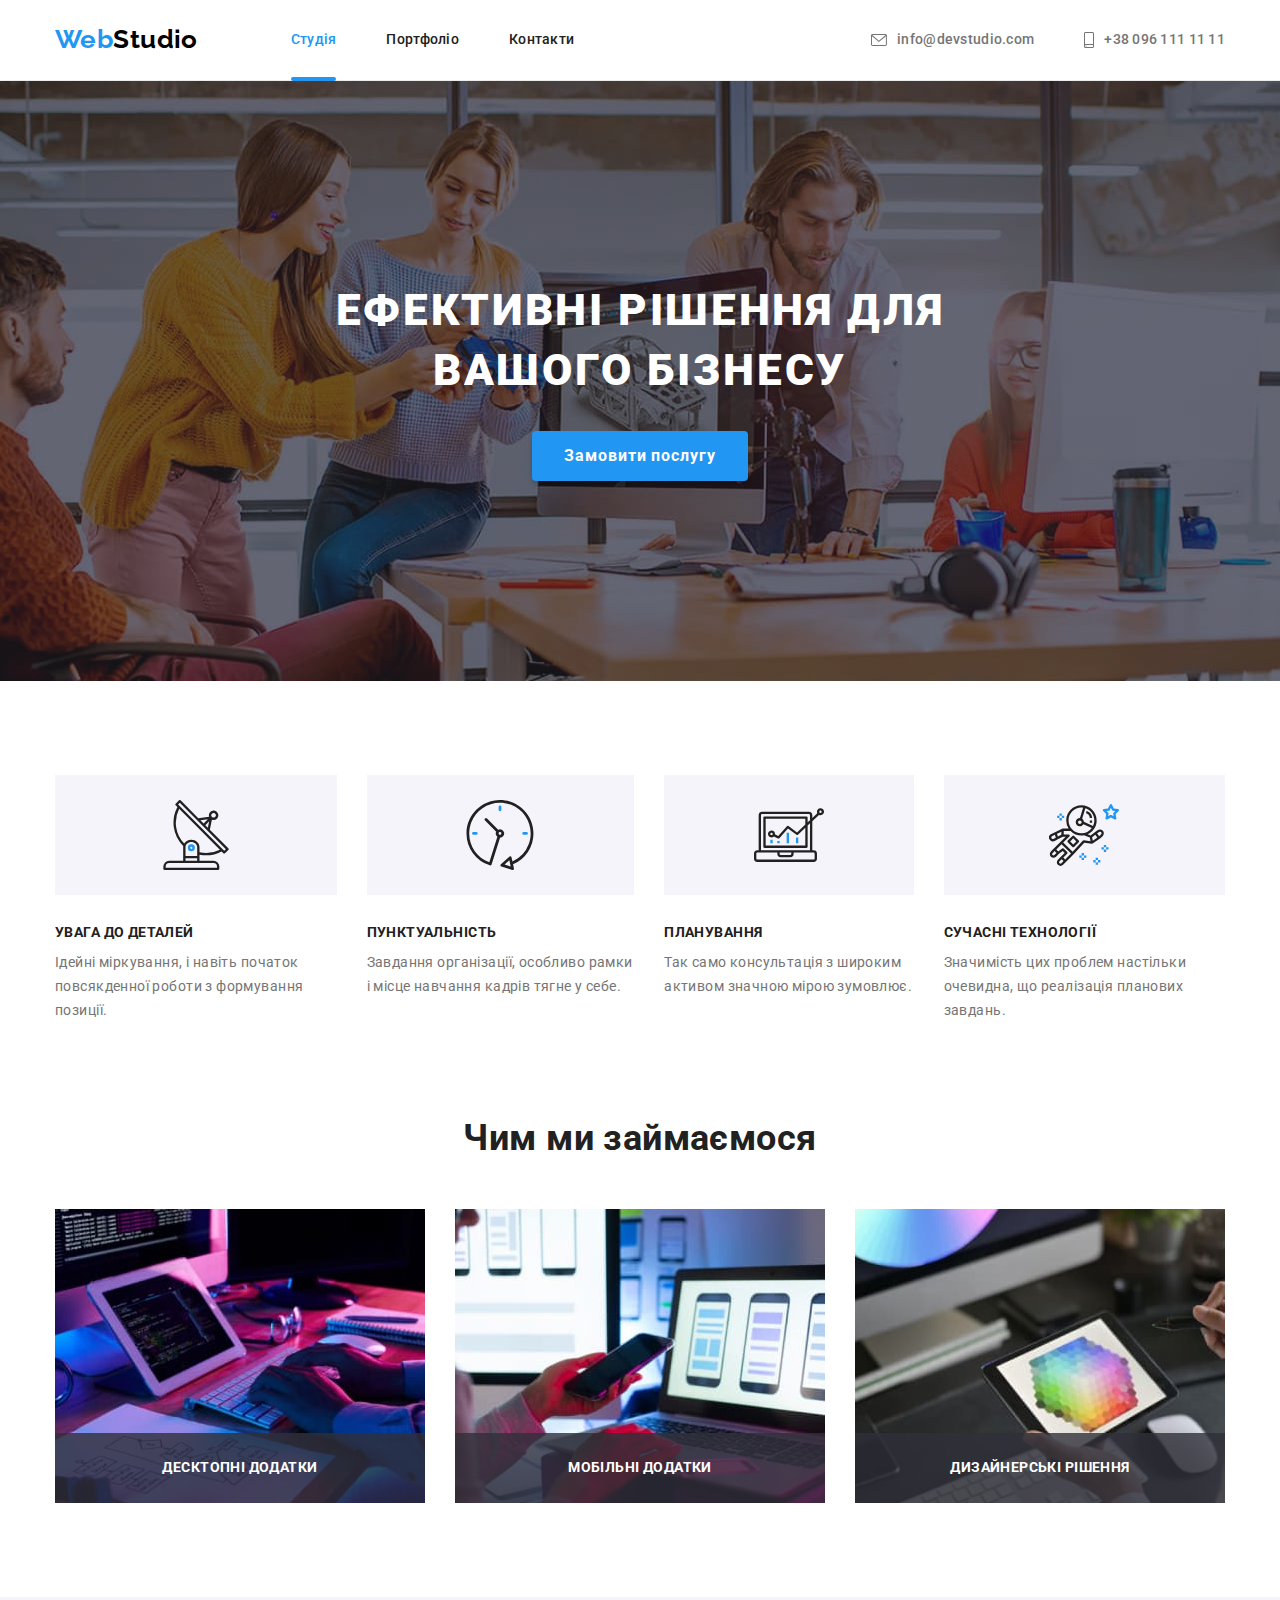
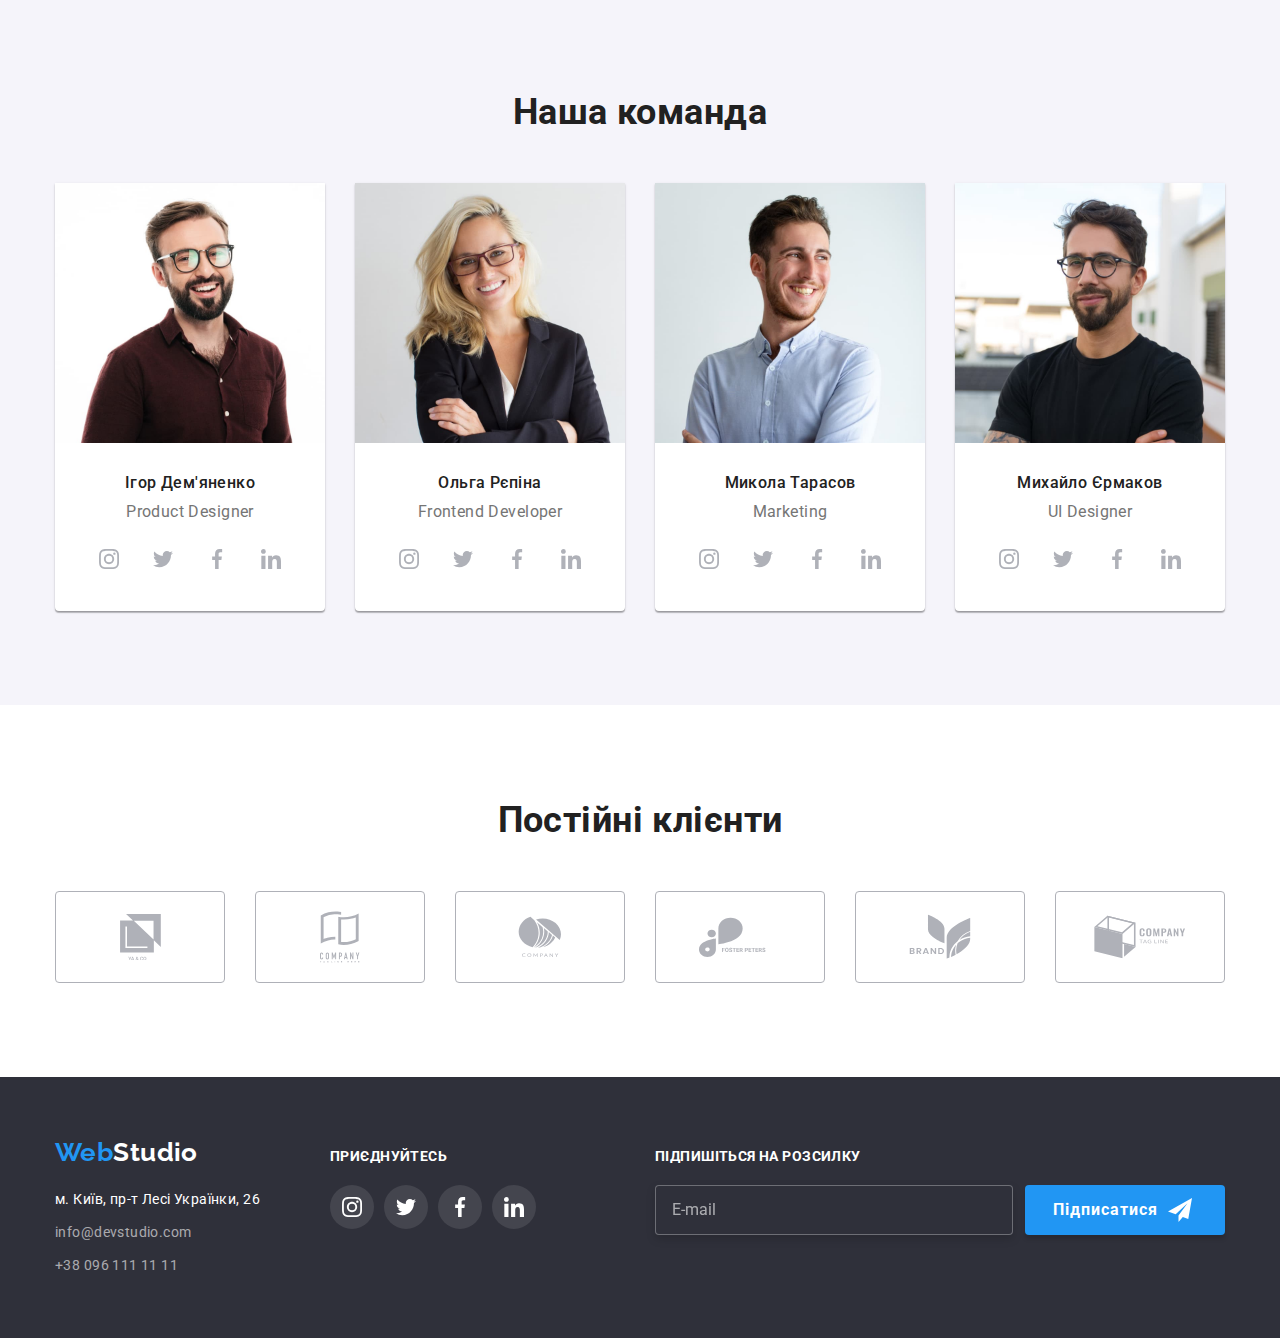
==== index.html @ 81751568 "Создал структуру SASS" ====
<!DOCTYPE html>
<html lang="uk">

<head>
    <meta charset="UTF-8">
    <meta http-equiv="X-UA-Compatible" content="IE=edge">
    <meta name="viewport" content="width=device-width, initial-scale=1.0">
    <title>Студія</title>
    <link rel="preconnect" href="https://fonts.googleapis.com">
    <link rel="preconnect" href="https://fonts.gstatic.com" crossorigin>
    <link
        href="https://fonts.googleapis.com/css2?family=Raleway:wght@700&family=Roboto:wght@400;500;700;900&display=swap"
        rel="stylesheet">
    <link rel="stylesheet"
        href="https://cdnjs.cloudflare.com/ajax/libs/modern-normalize/1.1.0/modern-normalize.min.css">
    <!-- <link rel="stylesheet" href="./css/styles.css"> -->
    <link rel="stylesheet" href="./css/main.min.css">
</head>

<body>
    <!--Шапка сайта-->
    <header class="header">
        <div class="container header__container">
            <!-- Навигация на другие страницы -->
            <nav class="header__nav">
                <a class="header__logo logo link" lang="en" href="./index.html">Web<span
                        class="header__logo--black">Studio</span></a>
                <ul class="nav list">
                    <li class="nav__item nav__item--current"><a class="nav__link link nav__link--current"
                            href="./index.html">Студія</a>
                    </li>
                    <li class="nav__item"><a class="nav__link link" href="./portfolio.html">Портфоліо</a>
                    </li>
                    <li class="nav__item"><a class="nav__link link" href="#">Контакти</a></li>
                </ul>
            </nav>
            <!-- Контакты -->
            <ul class="header-contact list">
                <li class="header-contact__item"><a class="header-contact__link link " href="mailto:info@devstudio.com"
                        aria-label="Надіслати Email" title="Надіслати Email">
                        <svg class="header-contact__envelope header-contact__icon--right">
                            <use href="./images/icons.svg#icon-envelope"></use>
                        </svg>
                        info@devstudio.com</a>
                </li>
                <li class="header-contact__item"><a class="header-contact__link link" href="tel:+380961111111"
                        aria-label="Подзвонити" title="Подзвонити">
                        <svg class="header-contact__smartphone header-contact__icon--right">
                            <use href="./images/icons.svg#icon-smartphone"></use>
                        </svg>
                        +38 096 111 11 11</a>
                </li>
            </ul>
        </div>
    </header>
    <!-- Уникальный контент страницы -->
    <main class="main">
        <!-- Секция Герой -->
        <section class="hero">
            <div class="container">
                <h1 class="hero__title">Ефективні рішення для вашого бізнесу</h1>
                <button class="hero__btn" type="button" data-modal-open>Замовити послугу</button>
            </div>
        </section>
        <!-- Секция приемущества -->
        <section class="section sсills">
            <div class="container">
                <h2 class="visually-hidden">Наші переваги</h2>
                <ul class="scills__items list">
                    <li class="scills__item">
                        <div class="scills__icons">
                            <svg class="scills__svg">
                                <use href="./images/icons.svg#icon-antenna"></use>
                            </svg>
                        </div>
                        <h3 class="scills__subtitle">Увага до деталей</h3>
                        <p class="scills__text">Ідейні міркування, і навіть початок повсякденної роботи з формування
                            позиції.
                        </p>
                    </li>
                    <li class="scills__item">
                        <div class="scills__icons">
                            <svg class="scills__svg">
                                <use href="./images/icons.svg#icon-clock"></use>
                            </svg>
                        </div>
                        <h3 class="scills__subtitle">Пунктуальність</h3>
                        <p class="scills__text">Завдання організації, особливо рамки і місце навчання кадрів тягне у
                            себе.
                        </p>
                    </li>
                    <li class="scills__item">
                        <div class="scills__icons">
                            <svg class="scills__svg">
                                <use href="./images/icons.svg#icon-diagram"></use>
                            </svg>
                        </div>
                        <h3 class="scills__subtitle">Планування</h3>
                        <p class="scills__text">Так само консультація з широким активом значною мірою зумовлює.</p>
                    </li>
                    <li class="scills__item">
                        <div class="scills__icons">
                            <svg class="scills__svg">
                                <use href="./images/icons.svg#icon-astronaut"></use>
                            </svg>
                        </div>
                        <h3 class="scills__subtitle">Сучасні технології</h3>
                        <p class="scills__text">Значимість цих проблем настільки очевидна, що реалізація планових
                            завдань.
                        </p>
                    </li>
                </ul>
            </div>
        </section>
        <!-- Секция направление деятельности -->
        <section class="section work">
            <div class="container">
                <h2 class="work__title">Чим ми займаємося</h2>
                <ul class="work__items list">
                    <li class="work__item">
                        <img src="./images/img_1.jpg" alt="Людина набирає текст на планшеті">
                        <h3 class="work__subtitle">Десктопні додатки</h3>
                    </li>

                    <li class="work__item">
                        <img src="./images/img_2.jpg" alt="На екрані ноутбука макети смартфонів">
                        <h3 class="work__subtitle">Мобільні додатки</h3>
                    </li>

                    <li class="work__item">
                        <img src="./images/img_3.jpg" alt="Людина обирає колір графіки на екрані планшета">
                        <h3 class="work__subtitle">Дизайнерські рішення</h3>
                    </li>
                </ul>
            </div>
        </section>
        <!-- Секция команда сотрудников -->
        <section class="section team">
            <div class="container">
                <h2 class="team__title">Наша команда</h2>
                <ul class="team__items list">
                    <li class="team__item">
                        <img src="./images/prod_designer.jpg" alt="Фото Ігор Дем'яненко">
                        <div class="team__content">
                            <h3 class="team__subtitle">Ігор Дем'яненко</h3>
                            <p class="team__text" lang="en">Product Designer</p>
                            <ul class="team__social-items list">
                                <li class="team__social-item">
                                    <a class="team__social-link link" href="#" target="_blank"
                                        aria-label="Профіль Instagram" title="Профіль Instagram">
                                        <svg class="team__social-svg">
                                            <use href="./images/icons.svg#icon-instagram"></use>
                                        </svg>
                                    </a>
                                </li>
                                <li class="team__social-item">
                                    <a class="team__social-link link" href="#" target="_blank"
                                        aria-label="Профіль Twitter" title="Профіль Twitter">
                                        <svg class="team__social-svg">
                                            <use href="./images/icons.svg#icon-twitter"></use>
                                        </svg>
                                    </a>
                                </li>
                                <li class="team__social-item">
                                    <a class="team__social-link link" href="#" target="_blank"
                                        aria-label="Профіль Facebook" title="Профіль Facebook">
                                        <svg class="team__social-svg">
                                            <use href="./images/icons.svg#icon-facebook"></use>
                                        </svg>
                                    </a>
                                </li>
                                <li class="team__social-item">
                                    <a class="team__social-link link" href="#" target="_blank"
                                        aria-label="Профіль Linkedin" title="Профіль Linkedin">
                                        <svg class="team__social-svg">
                                            <use href="./images/icons.svg#icon-linkedin"></use>
                                        </svg>
                                    </a>
                                </li>
                            </ul>
                        </div>
                    </li>
                    <li class="team__item">
                        <img src="./images/developer.jpg" alt="Фото Ольга Рєпіна">
                        <div class="team__content">
                            <h3 class="team__subtitle">Ольга Рєпіна</h3>
                            <p class="team__text" lang="en">Frontend Developer</p>
                            <ul class="team__social-items list">
                                <li class="team__social-item">
                                    <a class="team__social-link link" href="#" target="_blank"
                                        aria-label="Профіль Instagram" title="Профіль Instagram">
                                        <svg class="team__social-svg">
                                            <use href="./images/icons.svg#icon-instagram"></use>
                                        </svg>
                                    </a>
                                </li>
                                <li class="team__social-item">
                                    <a class="team__social-link link" href="#" target="_blank"
                                        aria-label="Профіль Twitter" title="Профіль Twitter">
                                        <svg class="team__social-svg">
                                            <use href="./images/icons.svg#icon-twitter"></use>
                                        </svg>
                                    </a>
                                </li>
                                <li class="team__social-item">
                                    <a class="team__social-link link" href="#" target="_blank"
                                        aria-label="Профіль Facebook" title="Профіль Facebook">
                                        <svg class="team__social-svg">
                                            <use href="./images/icons.svg#icon-facebook"></use>
                                        </svg>
                                    </a>
                                </li>
                                <li class="team__social-item">
                                    <a class="team__social-link link" href="#" target="_blank"
                                        aria-label="Профіль Linkedin" title="Профіль Linkedin">
                                        <svg class="team__social-svg">
                                            <use href="./images/icons.svg#icon-linkedin"></use>
                                        </svg>
                                    </a>
                                </li>
                            </ul>
                        </div>
                    </li>
                    <li class="team__item">
                        <img src="./images/marketing.jpg" alt=" Фото Микола Тарасов">
                        <div class="team__content">
                            <h3 class="team__subtitle">Микола Тарасов</h3>
                            <p class="team__text" lang="en">Marketing</p>
                            <ul class="team__social-items list">
                                <li class="team__social-item">
                                    <a class="team__social-link link" href="#" target="_blank"
                                        aria-label="Профіль Instagram" title="Профіль Instagram">
                                        <svg class="team__social-svg">
                                            <use href="./images/icons.svg#icon-instagram"></use>
                                        </svg>
                                    </a>
                                </li>
                                <li class="team__social-item">
                                    <a class="team__social-link link" href="#" target="_blank"
                                        aria-label="Профіль Twitter" title="Профіль Twitter">
                                        <svg class="team__social-svg">
                                            <use href="./images/icons.svg#icon-twitter"></use>
                                        </svg>
                                    </a>
                                </li>
                                <li class="team__social-item">
                                    <a class="team__social-link link" href="#" target="_blank"
                                        aria-label="Профіль Facebook" title="Профіль Facebook">
                                        <svg class="team__social-svg">
                                            <use href="./images/icons.svg#icon-facebook"></use>
                                        </svg>
                                    </a>
                                </li>
                                <li class="team__social-item">
                                    <a class="team__social-link link" href="#" target="_blank"
                                        aria-label="Профіль Linkedin" title="Профіль Linkedin">
                                        <svg class="team__social-svg">
                                            <use href="./images/icons.svg#icon-linkedin"></use>
                                        </svg>
                                    </a>
                                </li>
                            </ul>
                        </div>
                    </li>
                    <li class="team__item">
                        <img src="./images/ui_designer.jpg" alt="Фото Михайло Єрмаков">
                        <div class="team__content">
                            <h3 class="team__subtitle">Михайло Єрмаков</h3>
                            <p class="team__text" lang="en">UI Designer</p>
                            <ul class="team__social-items list">
                                <li class="team__social-item">
                                    <a class="team__social-link link" href="#" target="_blank"
                                        aria-label="Профіль Instagram" title="Профіль Instagram">
                                        <svg class="team__social-svg">
                                            <use href="./images/icons.svg#icon-instagram"></use>
                                        </svg>
                                    </a>
                                </li>
                                <li class="team__social-item">
                                    <a class="team__social-link link" href="#" target="_blank"
                                        aria-label="Профіль Twitter" title="Профіль Twitter">
                                        <svg class="team__social-svg">
                                            <use href="./images/icons.svg#icon-twitter"></use>
                                        </svg>
                                    </a>
                                </li>
                                <li class="team__social-item">
                                    <a class="team__social-link link" href="#" target="_blank"
                                        aria-label="Профіль Facebook" title="Профіль Facebook">
                                        <svg class="team__social-svg">
                                            <use href="./images/icons.svg#icon-facebook"></use>
                                        </svg>
                                    </a>
                                </li>
                                <li class="team__social-item">
                                    <a class="team__social-link link" href="#" target="_blank"
                                        aria-label="Профіль Linkedin" title="Профіль Linkedin">
                                        <svg class="team__social-svg">
                                            <use href="./images/icons.svg#icon-linkedin"></use>
                                        </svg>
                                    </a>
                                </li>
                            </ul>
                        </div>
                    </li>
                </ul>
            </div>
        </section>
        <!-- Секция постоянныех клиентов -->
        <section class="section clients">
            <div class="container">
                <h2 class="clients__title">Постійні клієнти</h2>
                <ul class="clients__items list">
                    <li class="clients__item">
                        <a class="clients__link link" href="" aria-label="YA & CO" title="YA & CO">
                            <svg class="clients__svg company-1">
                                <use href="./images/icons.svg#icon-company_1"></use>
                            </svg>
                        </a>
                    </li>
                    <li class="clients__item">
                        <a class="clients__link link" href="" aria-label="Company tagline here"
                            title="Company tagline here">
                            <svg class="clients__svg company-2">
                                <use href="./images/icons.svg#icon-company_2"></use>
                            </svg>
                        </a>
                    </li>
                    <li class="clients__item">
                        <a class="clients__link link" href="" aria-label="Company" title="Company">
                            <svg class="clients__svg company-3">
                                <use href="./images/icons.svg#icon-company_3"></use>
                            </svg>
                        </a>
                    </li>
                    <li class="clients__item">
                        <a class="clients__link link" href="" aria-label="Foster Peters" title="Foster Peters">
                            <svg class="clients__svg company-4">
                                <use href="./images/icons.svg#icon-company_4"></use>
                            </svg>
                        </a>
                    </li>
                    <li class="clients__item">
                        <a class="clients__link link" href="" aria-label="Brand" title="Brand">
                            <svg class="clients__svg company-5">
                                <use href="./images/icons.svg#icon-company_5"></use>
                            </svg>
                        </a>
                    </li>
                    <li class="clients__item">
                        <a class="clients__link link" href="" aria-label="Company Tag Line" title="Company Tag Line">
                            <svg class="clients__svg company-6">
                                <use href="./images/icons.svg#icon-company_6"></use>
                            </svg>
                        </a>
                    </li>
                </ul>
            </div>
        </section>
    </main>
    <!-- Подвал сайта-->
    <footer class="footer">
        <div class="container">
            <div class="footer__flex">
                <div class="footer__contacts">
                    <a class="footer__logo logo link" lang="en" href="./index.html">Web<span
                            class="footer__logo--white">Studio</span></a>
                    <!-- Адрес компании -->
                    <address>
                        <ul class="footer__items list">
                            <li class="footer__item"><a class="footer__link footer__link--white link" href="
                                            https://goo.gl/maps/CPtrU1FHBa2aNyZL9" target="_blank"
                                    rel="noopener noreferrer nofollow">м.
                                    Київ, пр-т Лесі
                                    Українки, 26</a></li>
                            <li class="footer__item"><a class="footer__link link"
                                    href="mailto:info@devstudio.com">info@devstudio.com</a>
                            </li>
                            <li class="footer__item"><a class="footer__link link" href="tel:+380961111111">+38 096 111
                                    11 11</a>
                            </li>
                        </ul>
                    </address>
                </div>
                <div class="footer__social">
                    <h2 class="footer__subtitle">Приєднуйтесь</h2>
                    <ul class="footer__social-items list ">
                        <li class="footer__social-item">
                            <a class="footer__social-link link" href="#" target="_blank" aria-label="Логотип Instagram"
                                title="Підписуйтесь у Instagram">
                                <svg class="footer__social-svg">
                                    <use href="./images/icons.svg#icon-instagram"></use>
                                </svg>
                            </a>
                        </li>
                        <li class="footer__social-item">
                            <a class="footer__social-link link" href="#" target="_blank" aria-label="Логотип Twitter"
                                title="Підписуйтесь у Twitter">
                                <svg class="footer__social-svg">
                                    <use href="./images/icons.svg#icon-twitter"></use>
                                </svg>
                            </a>
                        </li>
                        <li class="footer__social-item">
                            <a class="footer__social-link link" href="#" target="_blank" aria-label="Логотип Facebook"
                                title="Підписуйтесь у Facebook">
                                <svg class="footer__social-svg">
                                    <use href="./images/icons.svg#icon-facebook"></use>
                                </svg>
                            </a>
                        </li>
                        <li class="footer__social-item">
                            <a class="footer__social-link link" href="#" target="_blank" aria-label="Логотип Linkedin"
                                title="Підписуйтесь у Linkedin">
                                <svg class="footer__social-svg">
                                    <use href="./images/icons.svg#icon-linkedin"></use>
                                </svg>
                            </a>
                        </li>
                    </ul>
                </div>
                <form class="footer__form">
                    <div class="footer__form-subscribe">
                        <h2 class="visually-hidden">Підписатися на розсилку</h2>
                        <label class="footer__form-label" for="subscribe-email">Підпишіться на розсилку</label>
                        <input class="footer__form-email" type="email" name="subscribe-email" id="subscribe-email"
                            placeholder="E-mail" required>
                    </div>
                    <button class="footer__form-button" type="submit">Підписатися
                        <svg class="footer__form-svg">
                            <use href="./images/icons.svg#icon-telegram"></use>
                        </svg>
                    </button>
                </form>
            </div>
        </div>
    </footer>
    <div class="backdrop is-hidden" data-modal>
        <div class="modal">
            <button class="modal__close" type="button" data-modal-close>
                <svg class="modal__svg">
                    <use href="./images/icons.svg#icon-closemodal"></use>
                </svg>
            </button>
            <form class="form">
                <p class="form__title">Залиште свої дані, ми вам передзвонимо</p>
                <div class="form__input-container">
                    <div class="form__field">
                        <label class="form__label" for="name">Ім'я</label>
                        <input class="form__input" type="text" name="name" id="name" required>
                        <svg class="form__svg">
                            <use href="./images/icons.svg#icon-person"></use>
                        </svg>
                    </div>
                    <div class="form__field">
                        <label class="form__label" for="tel">Телефон</label>
                        <input class="form__input" type="tel" name="tel" id="tel" required>
                        <svg class="form__svg">
                            <use href="./images/icons.svg#icon-phone"></use>
                        </svg>
                    </div>
                    <div class="form__field">
                        <label class="form__label" for="email">Пошта</label>
                        <input class="form__input" type="email" name="email" id="email" required>
                        <svg class="form__svg">
                            <use href="./images/icons.svg#icon-email"></use>
                        </svg>
                    </div>
                    <div class="form__field">
                        <label class="form__label" for="comment">Коментар</label>
                        <textarea class="form__comment" name="comment" placeholder="Введіть текст"
                            id="comment"></textarea>
                    </div>
                </div>
                <div class="form__checkbox-container">
                    <label class="form__checkbox-label" for="policy">
                        <input class="form__checkbox" type="checkbox" name="policy" id="policy">
                        <svg class="form__checkbox-svg">
                            <use href="./images/icons.svg#icon-check"></use>
                        </svg>
                        <span>Погоджуюся з розсилкою та приймаю</span>&nbsp;
                        <a class="form__checkbox-link" href="#">Умови договору</a>
                    </label>
                </div>
                <button class="form__button" type="submit">Відправити</button>
            </form>
        </div>
    </div>
    <script src="./js/modal.js"></script>
</body>

</html>
---- css/styles.css ----
/* General styles */
:root {
    --primary-text-color: #212121;
    --secondary-text-color: #757575;
    --primary-white-color: #ffffff;
    --secondary-black-color: #000000;
    --accent-color: #2196F3;
    --button-active-color: #188CE8;
    --footer-bg-color: #2F303A;
    --footer-contact-color: rgba(255, 255, 255, 0.6);
    --work-subtitle-color: rgba(47, 48, 58, 0.8);
    --secondary-bg-color: #F5F4FA;
    --header-line-color: #ECECEC;
    --bottom-border-card: #EEEEEE;
    --social-team-color: #AFB1B8;
    --hero-overlay-color: #C4C4C4;
    --main-font: 'Roboto', sans-serif;
    --secondary-font: 'Raleway', sans-serif;
    --card-set-gap: 30px;
    --social-item-gap: 10px;
}

body {
    background-color: var(--primary-white-color);
    color: var(--primary-text-color);
    font-family: var(--main-font);

    font-size: 14px;
    letter-spacing: 0.03em;
    line-height: 1.14;
}

/* глобальный сброс margin, padding */

h1,
h2,
h3,
h4,
h5,
h6,
p,
ul,
a,
img,
button,
input {
    margin: 0;
    padding: 0;
}

img {
    display: block;
    max-width: 100%;
    height: auto;
}

a {
    display: inline-block;
}

/* Свойства для обнуления курсива у address */
address {
    font-style: normal;
}

button {
    border: none;
}

/* убираем точки списков */

.list {
    list-style: none;
    padding-left: 0;
    margin: 0;
}

/* убираем подчеркивание ссылок */

.link {
    text-decoration: none;
    color: inherit;
}

/* делаем активную страницу */

.nav__item--current {
    color: var(--accent-color);
}

/* скрываем заголовки h1 и h2 на странице*/

.visually-hidden {
    position: absolute;
    white-space: nowrap;
    width: 1px;
    height: 1px;
    overflow: hidden;
    border: 0;
    padding: 0;
    clip: rect(0 0 0 0);
    clip-path: inset(50%);
    margin: -1px;
}

/* общий класс .container для центрирования и ограничения контента по ширине */

.container {
    max-width: 1200px;
    padding-left: 15px;
    padding-right: 15px;
    margin-left: auto;
    margin-right: auto;
}

.section {
    padding-top: 94px;
    padding-bottom: 94px;
}

.work {
    padding-top: 0;
}

/* ----------------------Header---------------------------- */

.header {
    border-bottom: 1px solid var(--header-line-color);
}

.header__container {
    display: flex;
    align-items: center;
}

.header__nav {
    display: flex;
    align-items: center;
}

.logo {
    font-family: var(--secondary-font);
    font-weight: 700;
    font-size: 26px;
    line-height: 1.2;
    color: var(--accent-color);
}

.header__logo {
    padding-top: 24px;
    padding-bottom: 25px;
}

.header__logo--black {
    color: var(--secondary-black-color);
}

.nav {
    display: flex;
    margin-left: 93px;
}

.nav__item:not(:last-child) {
    margin-right: 50px;
}

.nav__link {
    position: relative;
    display: block;
    padding-top: 32px;
    padding-bottom: 32px;

    font-weight: 500;
    letter-spacing: 0.02em;
    color: inherit;

    transition: color 250ms cubic-bezier(0.4, 0, 0.2, 1);
}

.nav__link:hover,
.nav__link:focus {
    color: var(--accent-color);
}

.nav__link--current::after {
    position: absolute;
    display: block;
    content: '';
    bottom: -1px;
    left: 0;

    width: 100%;
    height: 4px;

    border-radius: 2px;
    background-color: var(--accent-color);
}

.header-contact {
    display: flex;
    margin-left: auto;
}

.header-contact__item:not(:last-child) {
    margin-right: 50px;
}

.header-contact__link {
    display: inline-flex;
    align-items: center;
    font-weight: 500;
    letter-spacing: 0.02em;
    color: var(--secondary-text-color);
    padding-top: 32px;
    padding-bottom: 32px;

    transition: color 250ms cubic-bezier(0.4, 0, 0.2, 1);
}

.header-contact__link:hover,
.header-contact__link:focus {
    color: var(--accent-color);
}

.header-contact__envelope {
    width: 16px;
    height: 12px;
    fill: currentColor;
}

.header-contact__smartphone {
    width: 10px;
    height: 16px;
    fill: currentColor;
}

.header-contact__icon--right {
    margin-right: 10px;
}


/* ----------------------------Section hero--------------------------- */

.hero {
    padding-top: 200px;
    padding-bottom: 200px;
    text-align: center;
    background-color: var(--hero-overlay-color);
    color: var(--primary-white-color);

    max-width: 1600px;
    margin-left: auto;
    margin-right: auto;

    background-image: linear-gradient(to right, rgba(47, 48, 58, 0.4), rgba(47, 48, 58, 0.4)), url(../images/hero.jpg);
    background-repeat: no-repeat;
    background-position: center;
    background-size: cover;
}

.hero__title {
    margin-bottom: 30px;
    margin-left: auto;
    margin-right: auto;
    max-width: 696px;
    font-weight: 900;
    font-size: 44px;
    line-height: 1.36;
    letter-spacing: 0.06em;
    text-transform: uppercase;
}

.hero__btn {
    display: inline-block;
    font-family: inherit;
    border-radius: 4px;
    cursor: pointer;
    background-color: var(--accent-color);
    box-shadow: 0px 4px 4px rgba(0, 0, 0, 0.15);
    min-width: 216px;
    padding-left: 32px;
    padding-right: 32px;
    padding-top: 10px;
    padding-bottom: 10px;
    border: transparent;

    font-weight: 700;
    font-size: 16px;
    line-height: 1.88;
    letter-spacing: 0.06em;
    color: var(--primary-white-color);

    transition: background-color 250ms cubic-bezier(0.4, 0, 0.2, 1);
}

.hero__btn:hover,
.hero__btn:focus {
    background: var(--button-active-color);
    box-shadow: 0px 4px 4px rgba(0, 0, 0, 0.15);
    border-radius: 4px;
    cursor: pointer;
}

/* -----------------------Section scills---------------------------- */

.scills__items {
    display: flex;
    gap: var(--card-set-gap);
}

.scills__item {
    flex-basis: calc((100% - 3 * var(--card-set-gap)) / 4);
}

.scills__subtitle {
    margin-bottom: 10px;
    font-weight: 700;
    text-transform: uppercase;
    font-size: 14px;
}

.scills__text {
    color: var(--secondary-text-color);
    line-height: 1.71;
}

.scills__icons {
    display: flex;
    height: 120px;
    align-items: center;
    justify-content: center;
    margin-bottom: 30px;
    background-color: var(--secondary-bg-color);
}

.scills__svg {
    width: 70px;
    height: 70px;
}

/* --------------------------Section work--------------------------------- */

.work__title,
.team__title,
.clients__title {
    font-weight: 700;
    font-size: 36px;
    line-height: 1.17;
    text-align: center;
    margin-bottom: 50px;
}

.work__items,
.team__items {
    display: flex;
    margin-left: calc(-1 * var(--card-set-gap));
}

.work__item {
    position: relative;
    flex-basis: calc(100% / 3 - var(--card-set-gap));
    margin-left: var(--card-set-gap);
}

.work__subtitle {
    position: absolute;
    width: 100%;
    bottom: 0;
    left: 0;
    padding-top: 27px;
    padding-bottom: 27px;

    font-size: 14px;
    text-align: center;
    text-transform: uppercase;

    color: var(--primary-white-color);
    background-color: var(--work-subtitle-color);
}

/* -------------------------Section team------------------------------- */

.team {
    background-color: var(--secondary-bg-color);
}

.team__item {
    flex-basis: calc((100% / 4) - var(--card-set-gap));
    margin-left: var(--card-set-gap);
    background-color: var(--primary-white-color);
    box-shadow: 0px 1px 3px rgba(0, 0, 0, 0.12), 0px 1px 1px rgba(0, 0, 0, 0.14), 0px 2px 1px rgba(0, 0, 0, 0.2);
    border-radius: 0px 0px 4px 4px;
}

.team__content {
    padding-top: var(--card-set-gap);
    padding-bottom: var(--card-set-gap);
    padding-left: 32px;
    padding-right: 32px;
    text-align: center;
    line-height: 1.19;
}

.team__subtitle {
    font-weight: 500;
    margin-bottom: 10px;
    font-size: 16px;
}

.team__text {
    color: var(--secondary-text-color);
    font-size: 16px;
    margin-bottom: 16px;
}

.team__social-items {
    display: flex;
    gap: var(--social-item-gap);
}

.team__social-item {
    flex-basis: calc((100% - 3 * var(--social-item-gap)) / 4);
}

.team__social-link {
    width: 44px;
    height: 44px;
    display: flex;
    align-items: center;
    justify-content: center;
    border-radius: 50%;
    color: var(--social-team-color);

    transition: background-color 250ms cubic-bezier(0.4, 0, 0.2, 1),
        color 250ms cubic-bezier(0.4, 0, 0.2, 1);
}

.team__social-link:hover,
.team__social-link:focus {
    color: var(--primary-white-color);
    background-color: var(--accent-color);
}

.team__social-svg {
    width: 20px;
    height: 20px;
    fill: currentColor;
}


/* -----------------------------Sections clients-------------------------- */

.clients__items {
    display: flex;
    gap: var(--card-set-gap);
}

.clients__item {
    flex-basis: calc((100% - 5 * var(--card-set-gap)) / 6);
}

.clients__link {
    display: flex;
    height: 92px;
    align-items: center;
    justify-content: center;
    color: var(--social-team-color);
    border: 1px solid var(--social-team-color);
    border-radius: 4px;
    padding: 16px 32px;

    transition: border-color 250ms cubic-bezier(0.4, 0, 0.2, 1), color 250ms cubic-bezier(0.4, 0, 0.2, 1);
}

.clients__link:hover,
.clients__link:focus {
    color: var(--accent-color);
    border-color: var(--accent-color);

}

.clients__svg {
    fill: currentColor;
}

.company-1 {
    width: 41px;
    height: 46.7px;
}

.company-2 {
    width: 40px;
    height: 52px;
}

.company-3 {
    width: 43.46px;
    height: 41.18px;
}

.company-4 {
    width: 84.44px;
    height: 40.62px;
}

.company-5 {
    width: 62.54px;
    height: 45.43px;
}

.company-6 {
    width: 93.79px;
    height: 43.49px;
}

/* ------------------------------Footer---------------------------------- */

.footer {
    padding-top: 60px;
    padding-bottom: 60px;
    background-color: var(--footer-bg-color);
    color: var(--primary-white-color)
}

.footer__logo {
    margin-bottom: 20px;
}

.footer__logo--white {
    color: var(--primary-white-color);
}

.footer__link {
    font-style: normal;
    line-height: 1.71;
    color: var(--footer-contact-color);

    transition: color 250ms cubic-bezier(0.4, 0, 0.2, 1);
}

.footer__item:not(:last-child) {
    margin-bottom: 9px;
}

.footer__link--white {
    color: var(--primary-white-color);
}

.footer__link:hover,
.footer__link:focus {
    color: var(--accent-color);
}

.footer__flex {
    display: flex;
    align-items: baseline;
}

.footer__social {
    display: flex;
    flex-direction: column;
}

.footer__contacts {
    margin-right: 70px;
}

.footer__social-items {
    display: flex;
    gap: 10px;
}

.footer__social-item {
    flex-basis: calc((100% - 3 * var(--social-item-gap)) / 4);
}

.footer__social-link {
    width: 44px;
    height: 44px;
    display: flex;
    align-items: center;
    justify-content: center;
    border-radius: 50%;
    background-color: rgba(255, 255, 255, 0.1);
    color: var(--primary-white-color);

    transition: background-color 250ms cubic-bezier(0.4, 0, 0.2, 1), color 250ms cubic-bezier(0.4, 0, 0.2, 1);
}

.footer__social-link:hover,
.footer__social-link:focus {
    color: var(--primary-white-color);
    background-color: var(--accent-color);
}

.footer__social-svg {
    width: 20px;
    height: 20px;
    fill: currentColor;
}

.footer__subtitle {
    font-size: inherit;
    font-weight: 700;
    text-transform: uppercase;
    color: var(--primary-white-color);
    margin-bottom: 20px;
}

/* ------------------------Section portfolio------------------------- */

.portfolio-filter__items {
    display: flex;
    margin-bottom: 50px;
    justify-content: center;
}

.portfolio-filter__item:not(:last-child) {
    margin-right: 8px;
}

.portfolio-filter__button {
    display: inline-block;
    min-width: 73px;
    border: transparent;
    padding-top: 6px;
    padding-bottom: 6px;
    padding-left: 22px;
    padding-right: 22px;
    font-weight: 500;
    font-size: 16px;
    line-height: 1.62;
    text-align: center;
    letter-spacing: 0.03em;
    border-radius: 4px;
    background-color: var(--secondary-bg-color);
    color: var(--primary-text-color);

    transition: background-color 250ms cubic-bezier(0.4, 0, 0.2, 1), color 250ms cubic-bezier(0.4, 0, 0.2, 1), box-shadow 250ms cubic-bezier(0.4, 0, 0.2, 1);
}

.portfolio-filter__button:hover,
.portfolio-filter__button:focus {
    font-weight: 500;
    font-size: 16px;
    line-height: 1.62;
    text-align: center;
    letter-spacing: 0.03em;
    box-shadow: 0px 3px 1px rgba(0, 0, 0, 0.1), 0px 1px 2px rgba(0, 0, 0, 0.08), 0px 2px 2px rgba(0, 0, 0, 0.12);
    border-radius: 4px;
    cursor: pointer;
    background-color: var(--accent-color);
    color: var(--primary-white-color);
}

/* ---------------------------cards-------------------------- */
.portfolio-card__content {
    padding: 20px 24px;
    border-right: 1px solid var(--bottom-border-card);
    border-bottom: 1px solid var(--bottom-border-card);
    border-left: 1px solid var(--bottom-border-card);
}

.portfolio-card__items {
    display: flex;
    flex-wrap: wrap;
    gap: var(--card-set-gap);
}

.portfolio-card__item {
    flex-basis: calc((100% - 2 * var(--card-set-gap)) / 3);
}

.portfolio-card__subtitle {
    margin-bottom: 4px;
    font-weight: 700;
    font-size: 18px;
    line-height: 2;
    letter-spacing: 0.06em;
    color: var(--primary-text-color);
}

.portfolio-card__description {
    font-size: 16px;
    line-height: 1.88;
    color: var(--secondary-text-color);
}

.portfolio-card__link {
    transition: box-shadow 250ms cubic-bezier(0.4, 0, 0.2, 1);
}

.portfolio-card__link:hover,
.portfolio-card__link:focus {
    box-shadow: 0px 1px 1px rgba(0, 0, 0, 0.12), 0px 4px 4px rgba(0, 0, 0, 0.06), 1px 4px 6px rgba(0, 0, 0, 0.16);
}

.portfolio-card__overlay {
    position: relative;
    overflow: hidden;
}

.portfolio-card__text {
    position: absolute;
    width: 100%;
    top: 0;
    left: 0;
    padding: 63px 24px;

    font-size: 18px;
    line-height: 1.56;
    background-color: rgba(33, 150, 243, 0.9);
    color: var(--primary-white-color);

    transform: translateY(100%);
    transition: transform 250ms cubic-bezier(0.4, 0, 0.2, 1);
}

.portfolio-card__link:hover .portfolio-card__text,
.portfolio-card__link:focus .portfolio-card__text {
    transform: translateY(0);
}

/*-----------------------------Modal---------------------------------------*/

.backdrop {
    position: fixed;

    width: 100vw;
    height: 100vh;
    display: flex;
    align-items: center;
    justify-content: center;

    background-color: rgba(0, 0, 0, 0.2);

    top: 0;
    left: 0;
    transition: opacity 250ms cubic-bezier(0.4, 0, 0.2, 1), visibility 250ms cubic-bezier(0.4, 0, 0.2, 1);
}

.backdrop.is-hidden {
    opacity: 0;
    visibility: hidden;
    pointer-events: none;
}

.modal {
    padding: 40px;
    position: relative;
    width: 528px;
    min-height: 581px;
    background-color: var(--primary-white-color);
    transform: scale(1);
    box-shadow: 0px 1px 3px rgba(0, 0, 0, 0.12), 0px 1px 1px rgba(0, 0, 0, 0.14), 0px 2px 1px rgba(0, 0, 0, 0.2);
    border-radius: 4px;
    transition: transform 250ms cubic-bezier(0.4, 0, 0.2, 1);
}

.backdrop.is-hidden .modal {
    transform: scale(2);
}

.modal__svg {
    width: 18px;
    height: 18px;
    fill: currentColor;
}

.modal__close {
    position: absolute;
    display: flex;
    align-items: center;
    justify-content: center;
    right: 8px;
    top: 8px;
    border-radius: 50%;
    width: 30px;
    height: 30px;
    background: var(--primary-white-color);
    border: 1px solid rgba(0, 0, 0, 0.1);
    color: var(--secondary-black-color);
    transition: color 250ms cubic-bezier(0.4, 0, 0.2, 1);
}

.modal__close:hover,
.modal__close:focus {
    color: var(--accent-color);
    cursor: pointer;
}

.form__input-container {
    margin-bottom: 20px;
}

.form__title {
    font-weight: 700;
    font-size: 20px;
    line-height: 1.15;
    text-align: center;
    margin-bottom: 12px;
}

.form__field {
    position: relative;
    display: flex;
    flex-direction: column;
}

.form__field:not(:last-child) {
    margin-bottom: 10px;
}

.form__label,
.form__comment {
    font-size: 12px;
    line-height: 1.17;
    letter-spacing: 0.01em;
    color: var(--secondary-text-color);
    margin-bottom: 4px;
}

.form__input,
.form__comment {
    width: 100%;
    padding-top: 11px;
    padding-bottom: 11px;
    padding-left: 42px;
    padding-right: 12px;
    border: 1px solid rgba(33, 33, 33, 0.2);
    border-radius: 4px;
    transition: border-color 250ms cubic-bezier(0.4, 0, 0.2, 1);
}

.form__svg {
    width: 18px;
    height: 18px;
    position: absolute;
    top: 50%;
    left: 12px;
    transition: fill 250ms cubic-bezier(0.4, 0, 0.2, 1);
}


.form__field:focus-within .form__input,
.form__field:focus-within .form__svg,
.form__field:focus-within .form__comment {
    fill: var(--accent-color);
    border-color: var(--accent-color);
    outline: none;
}

.form__comment {
    padding: 12px 16px;
    height: 120px;
    resize: none;
    color: inherit;
    margin-bottom: 0;
}

.form__comment::placeholder {
    color: rgba(117, 117, 117, 0.5);
}

.form__checkbox-container {
    margin-bottom: 30px;
}

.form__checkbox-label {
    display: flex;
    justify-content: center;
    align-items: center;
    line-height: 1.71;
    color: var(--secondary-text-color);
}

.form__checkbox {
    position: absolute;
    white-space: nowrap;
    width: 1px;
    height: 1px;
    overflow: hidden;
    border: 0;
    padding: 0;
    clip: rect(0 0 0 0);
    clip-path: inset(50%);
    margin: -1px;
}

.form__checkbox-svg {
    width: 16px;
    height: 15px;
    margin-right: 7px;
    fill: var(--primary-white-color);
    border: 2px solid var(--primary-text-color);
    border-radius: 2px;

    transition: background-color 250ms cubic-bezier(0.4, 0, 0.2, 1);
}

.form__checkbox:checked+.form__checkbox-svg {
    background-color: var(--accent-color);
    border-color: var(--accent-color);
}

.form__checkbox-container:focus-within .form__checkbox-svg {
    border: 2px solid var(--accent-color);
}

.form__checkbox-link {
    color: var(--accent-color);
    text-decoration-skip-ink: none;
}

.form__button {
    display: flex;
    align-items: center;
    text-align: center;
    margin-left: auto;
    margin-right: auto;
    padding: 10px 52px;
    box-shadow: 0px 4px 4px rgba(0, 0, 0, 0.15);
    border-radius: 4px;
    font-weight: 700;
    font-size: 16px;
    line-height: 1.88;
    letter-spacing: 0.06em;

    background-color: var(--accent-color);
    color: var(--primary-white-color);
    transition: background-color 250ms cubic-bezier(0.4, 0, 0.2, 1);
}

.form__button:focus,
.form__button:hover {
    background-color: var(--button-active-color);
    cursor: pointer;
}

.footer__form {
    display: flex;
    margin-left: auto;
    align-items: flex-end;
}

.footer__form-subscribe {
    display: flex;
    flex-direction: column;
    margin-right: 12px;
}

.footer__form-label {
    margin-bottom: 20px;
    font-weight: 700;
    text-transform: uppercase;
    color: var(--primary-white-color);
}

.footer__form-email {
    padding: 16px 16px;
    width: 358px;
    border: 1px solid rgba(255, 255, 255, 0.3);
    filter: drop-shadow(0px 4px 4px rgba(0, 0, 0, 0.15));
    border-radius: 4px;

    color: var(--hero-overlay-color);
    background-color: var(--footer-bg-color);

    transition: border-color 250ms cubic-bezier(0.4, 0, 0.2, 1);
}

.footer__form-email::placeholder {
    font-size: 16px;
    line-height: 1.25;
    color: rgba(255, 255, 255, 0.6);
}

.footer__form-button {
    padding: 10px 28px;
    min-width: 200px;
    box-shadow: 0px 4px 4px rgba(0, 0, 0, 0.15);
    border-radius: 4px;
    font-weight: 700;
    font-size: 16px;
    line-height: 1.88;
    display: flex;
    align-items: center;
    text-align: center;
    letter-spacing: 0.06em;

    color: var(--primary-white-color);
    background-color: var(--accent-color);

    transition: background-color 250ms cubic-bezier(0.4, 0, 0.2, 1);
}

.footer__form-subscribe:focus-within .footer__form-email {
    border: solid 1px rgba(255, 255, 255, 0.6);
    outline: none;
}

.footer__form-svg {
    width: 24px;
    height: 24px;
    fill: currentColor;
    margin-left: 10px;
}

.footer__form-button:hover,
.footer__form-button:focus {
    background-color: var(--button-active-color);
    cursor: pointer;
}
---- css/main.min.css ----
body{background-color:#fff;color:#212121;font-family:"Roboto",sans-serif;font-size:14px;letter-spacing:.03em;line-height:1.14}h1,h2,h3,h4,h5,h6,p,ul,a,img,button,input{margin:0;padding:0}img{display:block;max-width:100%;height:auto}a{display:inline-block}address{font-style:normal}button{border:none}.list{list-style:none;padding-left:0;margin:0}.link{text-decoration:none;color:inherit}.nav__item--current{color:#2196f3}.visually-hidden{position:absolute;white-space:nowrap;width:1px;height:1px;overflow:hidden;border:0;padding:0;clip:rect(0 0 0 0);-webkit-clip-path:inset(50%);clip-path:inset(50%);margin:-1px}.container{max-width:1200px;padding-left:15px;padding-right:15px;margin-left:auto;margin-right:auto}.section{padding-top:94px;padding-bottom:94px}.work{padding-top:0}.header{border-bottom:1px solid #ececec}.header__container{display:-webkit-box;display:-ms-flexbox;display:flex;-webkit-box-align:center;-ms-flex-align:center;align-items:center}.header__nav{display:-webkit-box;display:-ms-flexbox;display:flex;-webkit-box-align:center;-ms-flex-align:center;align-items:center}.header__logo{padding-top:24px;padding-bottom:25px}.header__logo--black{color:#000}.logo{font-family:"Raleway",sans-serif;font-weight:700;font-size:26px;line-height:1.2;color:#2196f3}.nav{display:-webkit-box;display:-ms-flexbox;display:flex;margin-left:93px}.nav__item:not(:last-child){margin-right:50px}.nav__link{position:relative;display:block;padding-top:32px;padding-bottom:32px;font-weight:500;letter-spacing:.02em;color:inherit;-webkit-transition:color 250ms cubic-bezier(0.4, 0, 0.2, 1);transition:color 250ms cubic-bezier(0.4, 0, 0.2, 1)}.nav__link:hover,.nav__link:focus{color:#2196f3}.nav__link--current::after{position:absolute;display:block;content:"";bottom:-1px;left:0;width:100%;height:4px;border-radius:2px;background-color:#2196f3}.header-contact{display:-webkit-box;display:-ms-flexbox;display:flex;margin-left:auto}.header-contact__item:not(:last-child){margin-right:50px}.header-contact__link{display:-webkit-inline-box;display:-ms-inline-flexbox;display:inline-flex;-webkit-box-align:center;-ms-flex-align:center;align-items:center;font-weight:500;letter-spacing:.02em;color:#757575;padding-top:32px;padding-bottom:32px;-webkit-transition:color 250ms cubic-bezier(0.4, 0, 0.2, 1);transition:color 250ms cubic-bezier(0.4, 0, 0.2, 1)}.header-contact__link:hover,.header-contact__link:focus{color:#2196f3}.header-contact__envelope{width:16px;height:12px;fill:currentColor}.header-contact__smartphone{width:10px;height:16px;fill:currentColor}.header-contact__icon--right{margin-right:10px}.hero{padding-top:200px;padding-bottom:200px;text-align:center;background-color:#c4c4c4;color:#fff;max-width:1600px;margin-left:auto;margin-right:auto;background-image:-webkit-gradient(linear, left top, right top, from(rgba(47, 48, 58, 0.4)), to(rgba(47, 48, 58, 0.4))),url(../images/hero.jpg);background-image:linear-gradient(to right, rgba(47, 48, 58, 0.4), rgba(47, 48, 58, 0.4)),url(../images/hero.jpg);background-repeat:no-repeat;background-position:center;background-size:cover}.hero__title{margin-bottom:30px;margin-left:auto;margin-right:auto;max-width:696px;font-weight:900;font-size:44px;line-height:1.36;letter-spacing:.06em;text-transform:uppercase}.hero__btn{display:inline-block;font-family:inherit;border-radius:4px;cursor:pointer;background-color:#2196f3;-webkit-box-shadow:0px 4px 4px rgba(0,0,0,.15);box-shadow:0px 4px 4px rgba(0,0,0,.15);min-width:216px;padding-left:32px;padding-right:32px;padding-top:10px;padding-bottom:10px;border:rgba(0,0,0,0);font-weight:700;font-size:16px;line-height:1.88;letter-spacing:.06em;color:#fff;-webkit-transition:background-color 250ms cubic-bezier(0.4, 0, 0.2, 1);transition:background-color 250ms cubic-bezier(0.4, 0, 0.2, 1)}.hero__btn:hover,.hero__btn:focus{background:#188ce8;-webkit-box-shadow:0px 4px 4px rgba(0,0,0,.15);box-shadow:0px 4px 4px rgba(0,0,0,.15);border-radius:4px;cursor:pointer}.scills__items{display:-webkit-box;display:-ms-flexbox;display:flex;gap:30px}.scills__item{-ms-flex-preferred-size:calc(100% - 90px)/4;flex-basis:calc(100% - 90px)/4}.scills__subtitle{margin-bottom:10px;font-weight:700;text-transform:uppercase;font-size:14px}.scills__text{color:#757575;line-height:1.71}.scills__icons{display:-webkit-box;display:-ms-flexbox;display:flex;height:120px;-webkit-box-align:center;-ms-flex-align:center;align-items:center;-webkit-box-pack:center;-ms-flex-pack:center;justify-content:center;margin-bottom:30px;background-color:#f5f4fa}.scills__svg{width:70px;height:70px}.work__title,.team__title,.clients__title{font-weight:700;font-size:36px;line-height:1.17;text-align:center;margin-bottom:50px}.work__items,.team__items{display:-webkit-box;display:-ms-flexbox;display:flex;margin-left:-30px}.work__item{position:relative;-ms-flex-preferred-size:calc(33.3333333333% - 30px);flex-basis:calc(33.3333333333% - 30px);margin-left:30px}.work__subtitle{position:absolute;width:100%;bottom:0;left:0;padding-top:27px;padding-bottom:27px;font-size:14px;text-align:center;text-transform:uppercase;color:#fff;background-color:rgba(47,48,58,.8)}.team{background-color:#f5f4fa}.team__item{-ms-flex-preferred-size:calc(25% - 30px);flex-basis:calc(25% - 30px);margin-left:30px;background-color:#fff;-webkit-box-shadow:0px 1px 3px rgba(0,0,0,.12),0px 1px 1px rgba(0,0,0,.14),0px 2px 1px rgba(0,0,0,.2);box-shadow:0px 1px 3px rgba(0,0,0,.12),0px 1px 1px rgba(0,0,0,.14),0px 2px 1px rgba(0,0,0,.2);border-radius:0px 0px 4px 4px}.team__content{padding-top:30px;padding-bottom:30px;padding-left:32px;padding-right:32px;text-align:center;line-height:1.19}.team__subtitle{font-weight:500;margin-bottom:10px;font-size:16px}.team__text{color:#757575;font-size:16px;margin-bottom:16px}.team__social-items{display:-webkit-box;display:-ms-flexbox;display:flex;gap:10px}.team__social-item{-ms-flex-preferred-size:calc(100% - 30px)/4;flex-basis:calc(100% - 30px)/4}.team__social-link{width:44px;height:44px;display:-webkit-box;display:-ms-flexbox;display:flex;-webkit-box-align:center;-ms-flex-align:center;align-items:center;-webkit-box-pack:center;-ms-flex-pack:center;justify-content:center;border-radius:50%;color:#afb1b8;-webkit-transition:background-color 250ms cubic-bezier(0.4, 0, 0.2, 1),color 250ms cubic-bezier(0.4, 0, 0.2, 1);transition:background-color 250ms cubic-bezier(0.4, 0, 0.2, 1),color 250ms cubic-bezier(0.4, 0, 0.2, 1)}.team__social-link:hover,.team__social-link:focus{color:#fff;background-color:#2196f3}.team__social-svg{width:20px;height:20px;fill:currentColor}.clients__items{display:-webkit-box;display:-ms-flexbox;display:flex;gap:30px}.clients__item{-ms-flex-preferred-size:calc(100% - 150px)/6;flex-basis:calc(100% - 150px)/6}.clients__link{display:-webkit-box;display:-ms-flexbox;display:flex;height:92px;width:170px;-webkit-box-align:center;-ms-flex-align:center;align-items:center;-webkit-box-pack:center;-ms-flex-pack:center;justify-content:center;color:#afb1b8;border:1px solid #afb1b8;border-radius:4px;padding:16px 32px;-webkit-transition:border-color 250ms cubic-bezier(0.4, 0, 0.2, 1),color 250ms cubic-bezier(0.4, 0, 0.2, 1);transition:border-color 250ms cubic-bezier(0.4, 0, 0.2, 1),color 250ms cubic-bezier(0.4, 0, 0.2, 1)}.clients__link:hover,.clients__link:focus{color:#2196f3;border-color:#2196f3}.clients__svg{fill:currentColor}.company-1{width:41px;height:46.7px}.company-2{width:40px;height:52px}.company-3{width:43.46px;height:41.18px}.company-4{width:84.44px;height:40.62px}.company-5{width:62.54px;height:45.43px}.company-6{width:93.79px;height:43.49px}.footer{padding-top:60px;padding-bottom:60px;background-color:#2f303a;color:#fff}.footer__logo{margin-bottom:20px}.footer__logo--white{color:#fff}.footer__link{font-style:normal;line-height:1.71;color:rgba(255,255,255,.6);-webkit-transition:color 250ms cubic-bezier(0.4, 0, 0.2, 1);transition:color 250ms cubic-bezier(0.4, 0, 0.2, 1)}.footer__item:not(:last-child){margin-bottom:9px}.footer__link--white{color:#fff}.footer__link:hover,.footer__link:focus{color:#2196f3}.footer__flex{display:-webkit-box;display:-ms-flexbox;display:flex;-webkit-box-align:baseline;-ms-flex-align:baseline;align-items:baseline}.footer__social{display:-webkit-box;display:-ms-flexbox;display:flex;-webkit-box-orient:vertical;-webkit-box-direction:normal;-ms-flex-direction:column;flex-direction:column}.footer__contacts{margin-right:70px}.footer__social-items{display:-webkit-box;display:-ms-flexbox;display:flex;gap:10px}.footer__social-item{-ms-flex-preferred-size:calc(100% - 30px)/4;flex-basis:calc(100% - 30px)/4}.footer__social-link{width:44px;height:44px;display:-webkit-box;display:-ms-flexbox;display:flex;-webkit-box-align:center;-ms-flex-align:center;align-items:center;-webkit-box-pack:center;-ms-flex-pack:center;justify-content:center;border-radius:50%;background-color:rgba(255,255,255,.1);color:#fff;-webkit-transition:background-color 250ms cubic-bezier(0.4, 0, 0.2, 1),color 250ms cubic-bezier(0.4, 0, 0.2, 1);transition:background-color 250ms cubic-bezier(0.4, 0, 0.2, 1),color 250ms cubic-bezier(0.4, 0, 0.2, 1)}.footer__social-link:hover,.footer__social-link:focus{color:#fff;background-color:#2196f3}.footer__social-svg{width:20px;height:20px;fill:currentColor}.footer__subtitle{font-size:inherit;font-weight:700;text-transform:uppercase;color:#fff;margin-bottom:20px}.portfolio-filter__items{display:-webkit-box;display:-ms-flexbox;display:flex;margin-bottom:50px;-webkit-box-pack:center;-ms-flex-pack:center;justify-content:center}.portfolio-filter__item:not(:last-child){margin-right:8px}.portfolio-filter__button{display:inline-block;min-width:73px;border:rgba(0,0,0,0);padding-top:6px;padding-bottom:6px;padding-left:22px;padding-right:22px;font-weight:500;font-size:16px;line-height:1.62;text-align:center;letter-spacing:.03em;border-radius:4px;background-color:#f5f4fa;color:#212121;-webkit-transition:background-color 250ms cubic-bezier(0.4, 0, 0.2, 1),color 250ms cubic-bezier(0.4, 0, 0.2, 1),-webkit-box-shadow 250ms cubic-bezier(0.4, 0, 0.2, 1);transition:background-color 250ms cubic-bezier(0.4, 0, 0.2, 1),color 250ms cubic-bezier(0.4, 0, 0.2, 1),-webkit-box-shadow 250ms cubic-bezier(0.4, 0, 0.2, 1);transition:background-color 250ms cubic-bezier(0.4, 0, 0.2, 1),color 250ms cubic-bezier(0.4, 0, 0.2, 1),box-shadow 250ms cubic-bezier(0.4, 0, 0.2, 1);transition:background-color 250ms cubic-bezier(0.4, 0, 0.2, 1),color 250ms cubic-bezier(0.4, 0, 0.2, 1),box-shadow 250ms cubic-bezier(0.4, 0, 0.2, 1),-webkit-box-shadow 250ms cubic-bezier(0.4, 0, 0.2, 1)}.portfolio-filter__button:hover,.portfolio-filter__button:focus{font-weight:500;font-size:16px;line-height:1.62;text-align:center;letter-spacing:.03em;-webkit-box-shadow:0px 3px 1px rgba(0,0,0,.1),0px 1px 2px rgba(0,0,0,.08),0px 2px 2px rgba(0,0,0,.12);box-shadow:0px 3px 1px rgba(0,0,0,.1),0px 1px 2px rgba(0,0,0,.08),0px 2px 2px rgba(0,0,0,.12);border-radius:4px;cursor:pointer;background-color:#2196f3;color:#fff}.portfolio-card__content{padding:20px 24px;border-right:1px solid #eee;border-bottom:1px solid #eee;border-left:1px solid #eee}.portfolio-card__items{display:-webkit-box;display:-ms-flexbox;display:flex;-ms-flex-wrap:wrap;flex-wrap:wrap;gap:30px}.portfolio-card__item{-ms-flex-preferred-size:calc(100% - 60px)/3;flex-basis:calc(100% - 60px)/3}.portfolio-card__subtitle{margin-bottom:4px;font-weight:700;font-size:18px;line-height:2;letter-spacing:.06em;color:#212121}.portfolio-card__description{font-size:16px;line-height:1.88;color:#757575}.portfolio-card__link{-webkit-transition:-webkit-box-shadow 250ms cubic-bezier(0.4, 0, 0.2, 1);transition:-webkit-box-shadow 250ms cubic-bezier(0.4, 0, 0.2, 1);transition:box-shadow 250ms cubic-bezier(0.4, 0, 0.2, 1);transition:box-shadow 250ms cubic-bezier(0.4, 0, 0.2, 1), -webkit-box-shadow 250ms cubic-bezier(0.4, 0, 0.2, 1)}.portfolio-card__link:hover,.portfolio-card__link:focus{-webkit-box-shadow:0px 1px 1px rgba(0,0,0,.12),0px 4px 4px rgba(0,0,0,.06),1px 4px 6px rgba(0,0,0,.16);box-shadow:0px 1px 1px rgba(0,0,0,.12),0px 4px 4px rgba(0,0,0,.06),1px 4px 6px rgba(0,0,0,.16)}.portfolio-card__overlay{position:relative;overflow:hidden}.portfolio-card__text{position:absolute;width:100%;top:0;left:0;padding:63px 24px;font-size:18px;line-height:1.56;background-color:rgba(33,150,243,.9);color:#fff;-webkit-transform:translateY(100%);transform:translateY(100%);-webkit-transition:-webkit-transform 250ms cubic-bezier(0.4, 0, 0.2, 1);transition:-webkit-transform 250ms cubic-bezier(0.4, 0, 0.2, 1);transition:transform 250ms cubic-bezier(0.4, 0, 0.2, 1);transition:transform 250ms cubic-bezier(0.4, 0, 0.2, 1), -webkit-transform 250ms cubic-bezier(0.4, 0, 0.2, 1)}.portfolio-card__link:hover .portfolio-card__text,.portfolio-card__link:focus .portfolio-card__text{-webkit-transform:translateY(0);transform:translateY(0)}.backdrop{position:fixed;width:100vw;height:100vh;display:-webkit-box;display:-ms-flexbox;display:flex;-webkit-box-align:center;-ms-flex-align:center;align-items:center;-webkit-box-pack:center;-ms-flex-pack:center;justify-content:center;background-color:rgba(0,0,0,.2);top:0;left:0;-webkit-transition:opacity 250ms cubic-bezier(0.4, 0, 0.2, 1),visibility 250ms cubic-bezier(0.4, 0, 0.2, 1);transition:opacity 250ms cubic-bezier(0.4, 0, 0.2, 1),visibility 250ms cubic-bezier(0.4, 0, 0.2, 1)}.backdrop.is-hidden{opacity:0;visibility:hidden;pointer-events:none}.modal{padding:40px;position:relative;width:528px;min-height:581px;background-color:#fff;-webkit-transform:scale(1);transform:scale(1);-webkit-box-shadow:0px 1px 3px rgba(0,0,0,.12),0px 1px 1px rgba(0,0,0,.14),0px 2px 1px rgba(0,0,0,.2);box-shadow:0px 1px 3px rgba(0,0,0,.12),0px 1px 1px rgba(0,0,0,.14),0px 2px 1px rgba(0,0,0,.2);border-radius:4px;-webkit-transition:-webkit-transform 250ms cubic-bezier(0.4, 0, 0.2, 1);transition:-webkit-transform 250ms cubic-bezier(0.4, 0, 0.2, 1);transition:transform 250ms cubic-bezier(0.4, 0, 0.2, 1);transition:transform 250ms cubic-bezier(0.4, 0, 0.2, 1), -webkit-transform 250ms cubic-bezier(0.4, 0, 0.2, 1)}.backdrop.is-hidden .modal{-webkit-transform:scale(2);transform:scale(2)}.modal__svg{width:18px;height:18px;fill:currentColor}.modal__close{position:absolute;display:-webkit-box;display:-ms-flexbox;display:flex;-webkit-box-align:center;-ms-flex-align:center;align-items:center;-webkit-box-pack:center;-ms-flex-pack:center;justify-content:center;right:8px;top:8px;border-radius:50%;width:30px;height:30px;background:#fff;border:1px solid rgba(0,0,0,.1);color:#000;-webkit-transition:color 250ms cubic-bezier(0.4, 0, 0.2, 1);transition:color 250ms cubic-bezier(0.4, 0, 0.2, 1)}.modal__close:hover,.modal__close:focus{color:#2196f3;cursor:pointer}.form__input-container{margin-bottom:20px}.form__title{font-weight:700;font-size:20px;line-height:1.15;text-align:center;margin-bottom:12px}.form__field{position:relative;display:-webkit-box;display:-ms-flexbox;display:flex;-webkit-box-orient:vertical;-webkit-box-direction:normal;-ms-flex-direction:column;flex-direction:column}.form__field:not(:last-child){margin-bottom:10px}.form__label,.form__comment{font-size:12px;line-height:1.17;letter-spacing:.01em;color:#757575;margin-bottom:4px}.form__input,.form__comment{width:100%;padding-top:11px;padding-bottom:11px;padding-left:42px;padding-right:12px;border:1px solid rgba(33,33,33,.2);border-radius:4px;-webkit-transition:border-color 250ms cubic-bezier(0.4, 0, 0.2, 1);transition:border-color 250ms cubic-bezier(0.4, 0, 0.2, 1)}.form__svg{width:18px;height:18px;position:absolute;top:50%;left:12px;-webkit-transition:fill 250ms cubic-bezier(0.4, 0, 0.2, 1);transition:fill 250ms cubic-bezier(0.4, 0, 0.2, 1)}.form__field:focus-within .form__input,.form__field:focus-within .form__svg,.form__field:focus-within .form__comment{fill:#2196f3;border-color:#2196f3;outline:none}.form__comment{padding:12px 16px;height:120px;resize:none;color:inherit;margin-bottom:0}.form__comment::-webkit-input-placeholder{color:rgba(117,117,117,.5)}.form__comment::-moz-placeholder{color:rgba(117,117,117,.5)}.form__comment:-ms-input-placeholder{color:rgba(117,117,117,.5)}.form__comment::-ms-input-placeholder{color:rgba(117,117,117,.5)}.form__comment::placeholder{color:rgba(117,117,117,.5)}.form__checkbox-container{margin-bottom:30px}.form__checkbox-label{display:-webkit-box;display:-ms-flexbox;display:flex;-webkit-box-pack:center;-ms-flex-pack:center;justify-content:center;-webkit-box-align:center;-ms-flex-align:center;align-items:center;line-height:1.71;color:#757575}.form__checkbox{position:absolute;white-space:nowrap;width:1px;height:1px;overflow:hidden;border:0;padding:0;clip:rect(0 0 0 0);-webkit-clip-path:inset(50%);clip-path:inset(50%);margin:-1px}.form__checkbox-svg{width:16px;height:15px;margin-right:7px;fill:#fff;border:2px solid #212121;border-radius:2px;-webkit-transition:background-color 250ms cubic-bezier(0.4, 0, 0.2, 1);transition:background-color 250ms cubic-bezier(0.4, 0, 0.2, 1)}.form__checkbox:checked+.form__checkbox-svg{background-color:#2196f3;border-color:#2196f3}.form__checkbox-container:focus-within .form__checkbox-svg{border:2px solid #2196f3}.form__checkbox-link{color:#2196f3;-webkit-text-decoration-skip-ink:none;text-decoration-skip-ink:none}.form__button{display:-webkit-box;display:-ms-flexbox;display:flex;-webkit-box-align:center;-ms-flex-align:center;align-items:center;text-align:center;margin-left:auto;margin-right:auto;padding:10px 52px;-webkit-box-shadow:0px 4px 4px rgba(0,0,0,.15);box-shadow:0px 4px 4px rgba(0,0,0,.15);border-radius:4px;font-weight:700;font-size:16px;line-height:1.88;letter-spacing:.06em;background-color:#2196f3;color:#fff;-webkit-transition:background-color 250ms cubic-bezier(0.4, 0, 0.2, 1);transition:background-color 250ms cubic-bezier(0.4, 0, 0.2, 1)}.form__button:focus,.form__button:hover{background-color:#188ce8;cursor:pointer}.footer__form{display:-webkit-box;display:-ms-flexbox;display:flex;margin-left:auto;-webkit-box-align:end;-ms-flex-align:end;align-items:flex-end}.footer__form-subscribe{display:-webkit-box;display:-ms-flexbox;display:flex;-webkit-box-orient:vertical;-webkit-box-direction:normal;-ms-flex-direction:column;flex-direction:column;margin-right:12px}.footer__form-label{margin-bottom:20px;font-weight:700;text-transform:uppercase;color:#fff}.footer__form-email{padding:16px 16px;width:358px;border:1px solid rgba(255,255,255,.3);-webkit-filter:drop-shadow(0px 4px 4px rgba(0, 0, 0, 0.15));filter:drop-shadow(0px 4px 4px rgba(0, 0, 0, 0.15));border-radius:4px;color:#c4c4c4;background-color:#2f303a;-webkit-transition:border-color 250ms cubic-bezier(0.4, 0, 0.2, 1);transition:border-color 250ms cubic-bezier(0.4, 0, 0.2, 1)}.footer__form-email::-webkit-input-placeholder{font-size:16px;line-height:1.25;color:rgba(255,255,255,.6)}.footer__form-email::-moz-placeholder{font-size:16px;line-height:1.25;color:rgba(255,255,255,.6)}.footer__form-email:-ms-input-placeholder{font-size:16px;line-height:1.25;color:rgba(255,255,255,.6)}.footer__form-email::-ms-input-placeholder{font-size:16px;line-height:1.25;color:rgba(255,255,255,.6)}.footer__form-email::placeholder{font-size:16px;line-height:1.25;color:rgba(255,255,255,.6)}.footer__form-button{padding:10px 28px;min-width:200px;-webkit-box-shadow:0px 4px 4px rgba(0,0,0,.15);box-shadow:0px 4px 4px rgba(0,0,0,.15);border-radius:4px;font-weight:700;font-size:16px;line-height:1.88;display:-webkit-box;display:-ms-flexbox;display:flex;-webkit-box-align:center;-ms-flex-align:center;align-items:center;text-align:center;letter-spacing:.06em;color:#fff;background-color:#2196f3;-webkit-transition:background-color 250ms cubic-bezier(0.4, 0, 0.2, 1);transition:background-color 250ms cubic-bezier(0.4, 0, 0.2, 1)}.footer__form-subscribe:focus-within .footer__form-email{border:solid 1px rgba(255,255,255,.6);outline:none}.footer__form-svg{width:24px;height:24px;fill:currentColor;margin-left:10px}.footer__form-button:hover,.footer__form-button:focus{background-color:#188ce8;cursor:pointer}/*# sourceMappingURL=main.min.css.map */
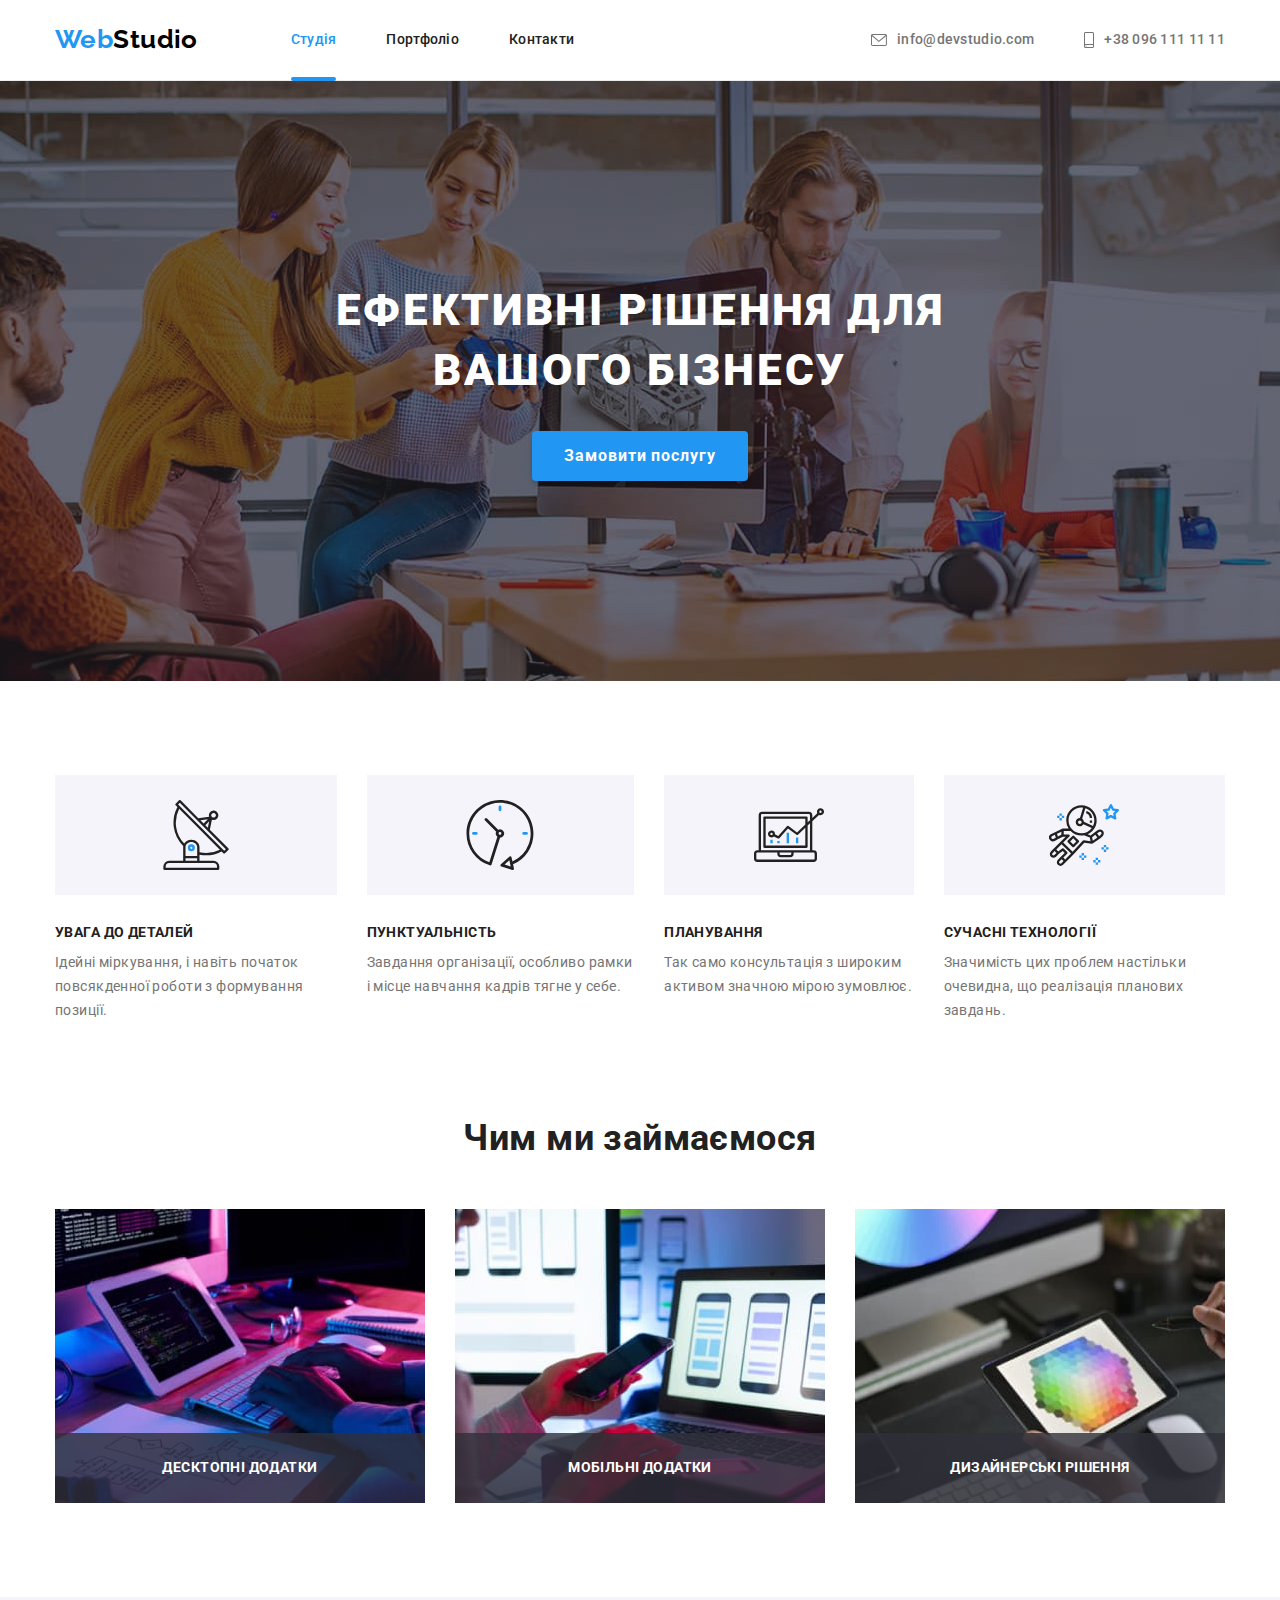
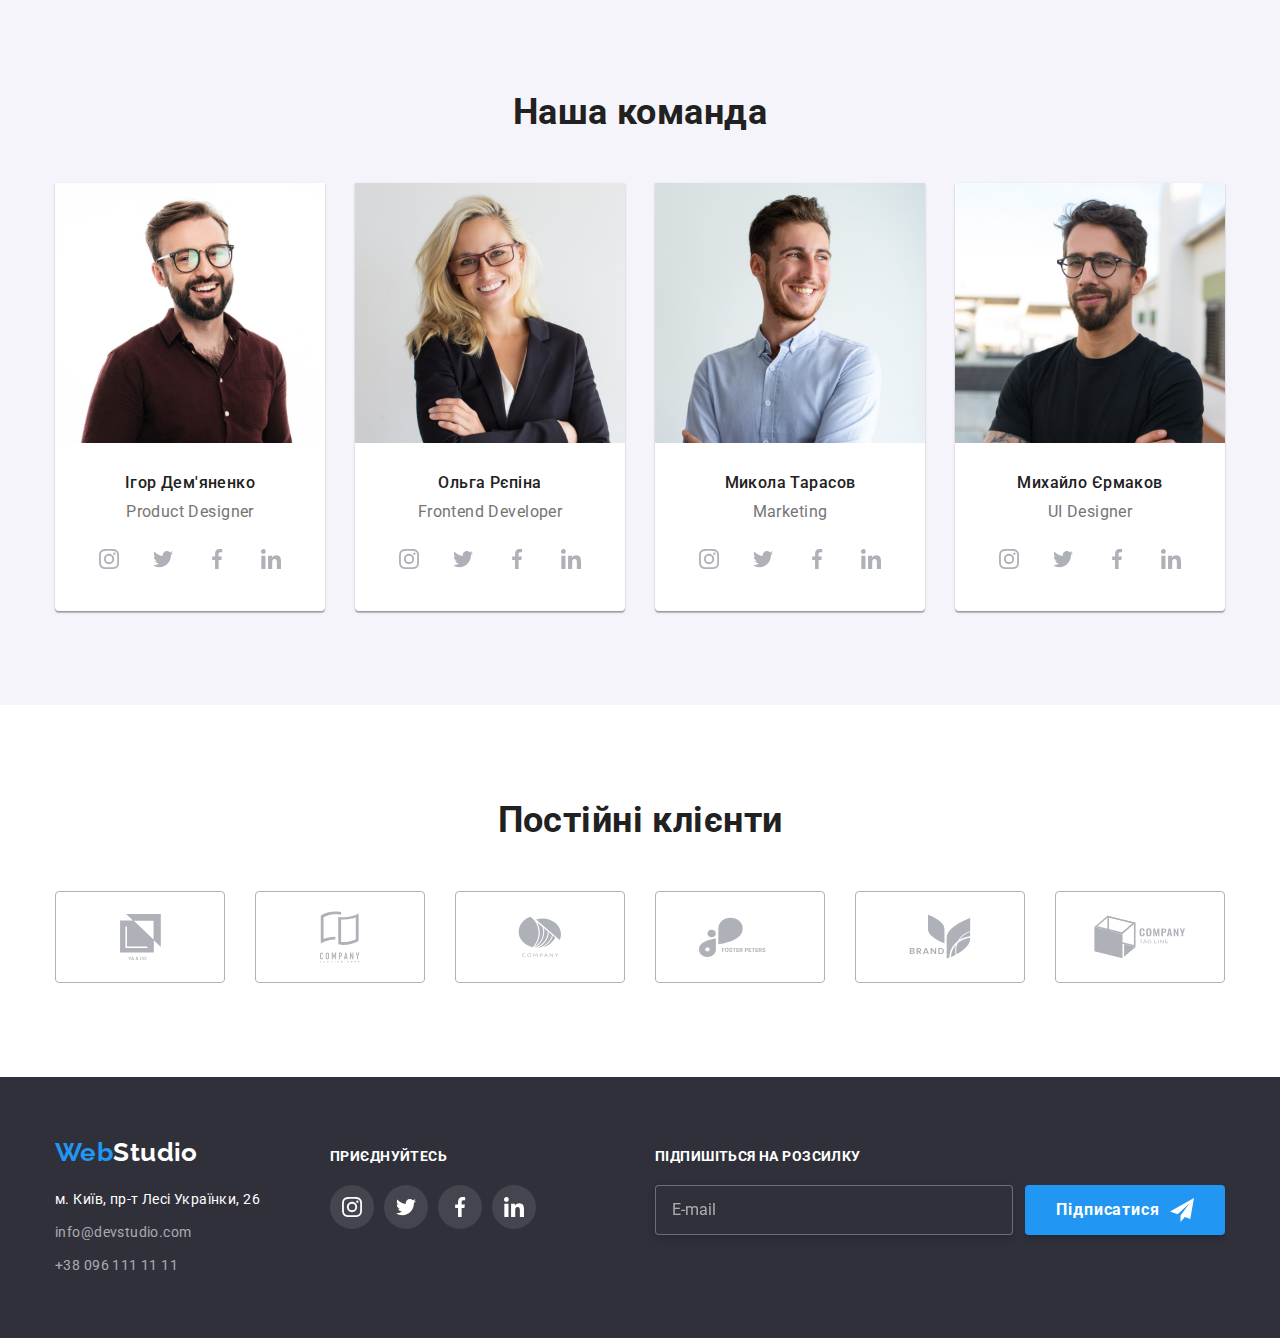
==== commit 66adabcb: "В папку components перенесены остальные паршалы" ====
--- a/index.html
+++ b/index.html
@@ -23,27 +23,27 @@
         <div class="container header__container">
             <!-- Навигация на другие страницы -->
             <nav class="header__nav">
-                <a class="header__logo logo link" lang="en" href="./index.html">Web<span
+                <a class="header__logo logo" lang="en" href="./index.html">Web<span
                         class="header__logo--black">Studio</span></a>
-                <ul class="nav list">
+                <ul class="nav">
                     <li class="nav__item nav__item--current"><a class="nav__link link nav__link--current"
                             href="./index.html">Студія</a>
                     </li>
-                    <li class="nav__item"><a class="nav__link link" href="./portfolio.html">Портфоліо</a>
-                    </li>
-                    <li class="nav__item"><a class="nav__link link" href="#">Контакти</a></li>
+                    <li class="nav__item"><a class="nav__link" href="./portfolio.html">Портфоліо</a>
+                    </li>
+                    <li class="nav__item"><a class="nav__link" href="#">Контакти</a></li>
                 </ul>
             </nav>
             <!-- Контакты -->
-            <ul class="header-contact list">
-                <li class="header-contact__item"><a class="header-contact__link link " href="mailto:info@devstudio.com"
+            <ul class="header-contact">
+                <li class="header-contact__item"><a class="header-contact__link" href="mailto:info@devstudio.com"
                         aria-label="Надіслати Email" title="Надіслати Email">
                         <svg class="header-contact__envelope header-contact__icon--right">
                             <use href="./images/icons.svg#icon-envelope"></use>
                         </svg>
                         info@devstudio.com</a>
                 </li>
-                <li class="header-contact__item"><a class="header-contact__link link" href="tel:+380961111111"
+                <li class="header-contact__item"><a class="header-contact__link" href="tel:+380961111111"
                         aria-label="Подзвонити" title="Подзвонити">
                         <svg class="header-contact__smartphone header-contact__icon--right">
                             <use href="./images/icons.svg#icon-smartphone"></use>
@@ -63,10 +63,10 @@
             </div>
         </section>
         <!-- Секция приемущества -->
-        <section class="section sсills">
+        <section class="scills">
             <div class="container">
-                <h2 class="visually-hidden">Наші переваги</h2>
-                <ul class="scills__items list">
+                <h2 class="hidden">Наші переваги</h2>
+                <ul class="scills__items">
                     <li class="scills__item">
                         <div class="scills__icons">
                             <svg class="scills__svg">
@@ -113,10 +113,10 @@
             </div>
         </section>
         <!-- Секция направление деятельности -->
-        <section class="section work">
+        <section class="work">
             <div class="container">
                 <h2 class="work__title">Чим ми займаємося</h2>
-                <ul class="work__items list">
+                <ul class="work__items">
                     <li class="work__item">
                         <img src="./images/img_1.jpg" alt="Людина набирає текст на планшеті">
                         <h3 class="work__subtitle">Десктопні додатки</h3>
@@ -135,43 +135,43 @@
             </div>
         </section>
         <!-- Секция команда сотрудников -->
-        <section class="section team">
+        <section class="team">
             <div class="container">
                 <h2 class="team__title">Наша команда</h2>
-                <ul class="team__items list">
+                <ul class="team__items">
                     <li class="team__item">
                         <img src="./images/prod_designer.jpg" alt="Фото Ігор Дем'яненко">
                         <div class="team__content">
                             <h3 class="team__subtitle">Ігор Дем'яненко</h3>
                             <p class="team__text" lang="en">Product Designer</p>
-                            <ul class="team__social-items list">
-                                <li class="team__social-item">
-                                    <a class="team__social-link link" href="#" target="_blank"
-                                        aria-label="Профіль Instagram" title="Профіль Instagram">
+                            <ul class="team__social-items">
+                                <li class="team__social-item">
+                                    <a class="team__social-link" href="#" target="_blank" aria-label="Профіль Instagram"
+                                        title="Профіль Instagram">
                                         <svg class="team__social-svg">
                                             <use href="./images/icons.svg#icon-instagram"></use>
                                         </svg>
                                     </a>
                                 </li>
                                 <li class="team__social-item">
-                                    <a class="team__social-link link" href="#" target="_blank"
-                                        aria-label="Профіль Twitter" title="Профіль Twitter">
+                                    <a class="team__social-link" href="#" target="_blank" aria-label="Профіль Twitter"
+                                        title="Профіль Twitter">
                                         <svg class="team__social-svg">
                                             <use href="./images/icons.svg#icon-twitter"></use>
                                         </svg>
                                     </a>
                                 </li>
                                 <li class="team__social-item">
-                                    <a class="team__social-link link" href="#" target="_blank"
-                                        aria-label="Профіль Facebook" title="Профіль Facebook">
+                                    <a class="team__social-link" href="#" target="_blank" aria-label="Профіль Facebook"
+                                        title="Профіль Facebook">
                                         <svg class="team__social-svg">
                                             <use href="./images/icons.svg#icon-facebook"></use>
                                         </svg>
                                     </a>
                                 </li>
                                 <li class="team__social-item">
-                                    <a class="team__social-link link" href="#" target="_blank"
-                                        aria-label="Профіль Linkedin" title="Профіль Linkedin">
+                                    <a class="team__social-link" href="#" target="_blank" aria-label="Профіль Linkedin"
+                                        title="Профіль Linkedin">
                                         <svg class="team__social-svg">
                                             <use href="./images/icons.svg#icon-linkedin"></use>
                                         </svg>
@@ -185,34 +185,34 @@
                         <div class="team__content">
                             <h3 class="team__subtitle">Ольга Рєпіна</h3>
                             <p class="team__text" lang="en">Frontend Developer</p>
-                            <ul class="team__social-items list">
-                                <li class="team__social-item">
-                                    <a class="team__social-link link" href="#" target="_blank"
-                                        aria-label="Профіль Instagram" title="Профіль Instagram">
+                            <ul class="team__social-items">
+                                <li class="team__social-item">
+                                    <a class="team__social-link" href="#" target="_blank" aria-label="Профіль Instagram"
+                                        title="Профіль Instagram">
                                         <svg class="team__social-svg">
                                             <use href="./images/icons.svg#icon-instagram"></use>
                                         </svg>
                                     </a>
                                 </li>
                                 <li class="team__social-item">
-                                    <a class="team__social-link link" href="#" target="_blank"
-                                        aria-label="Профіль Twitter" title="Профіль Twitter">
+                                    <a class="team__social-link" href="#" target="_blank" aria-label="Профіль Twitter"
+                                        title="Профіль Twitter">
                                         <svg class="team__social-svg">
                                             <use href="./images/icons.svg#icon-twitter"></use>
                                         </svg>
                                     </a>
                                 </li>
                                 <li class="team__social-item">
-                                    <a class="team__social-link link" href="#" target="_blank"
-                                        aria-label="Профіль Facebook" title="Профіль Facebook">
+                                    <a class="team__social-link" href="#" target="_blank" aria-label="Профіль Facebook"
+                                        title="Профіль Facebook">
                                         <svg class="team__social-svg">
                                             <use href="./images/icons.svg#icon-facebook"></use>
                                         </svg>
                                     </a>
                                 </li>
                                 <li class="team__social-item">
-                                    <a class="team__social-link link" href="#" target="_blank"
-                                        aria-label="Профіль Linkedin" title="Профіль Linkedin">
+                                    <a class="team__social-link" href="#" target="_blank" aria-label="Профіль Linkedin"
+                                        title="Профіль Linkedin">
                                         <svg class="team__social-svg">
                                             <use href="./images/icons.svg#icon-linkedin"></use>
                                         </svg>
@@ -226,34 +226,34 @@
                         <div class="team__content">
                             <h3 class="team__subtitle">Микола Тарасов</h3>
                             <p class="team__text" lang="en">Marketing</p>
-                            <ul class="team__social-items list">
-                                <li class="team__social-item">
-                                    <a class="team__social-link link" href="#" target="_blank"
-                                        aria-label="Профіль Instagram" title="Профіль Instagram">
+                            <ul class="team__social-items">
+                                <li class="team__social-item">
+                                    <a class="team__social-link" href="#" target="_blank" aria-label="Профіль Instagram"
+                                        title="Профіль Instagram">
                                         <svg class="team__social-svg">
                                             <use href="./images/icons.svg#icon-instagram"></use>
                                         </svg>
                                     </a>
                                 </li>
                                 <li class="team__social-item">
-                                    <a class="team__social-link link" href="#" target="_blank"
-                                        aria-label="Профіль Twitter" title="Профіль Twitter">
+                                    <a class="team__social-link" href="#" target="_blank" aria-label="Профіль Twitter"
+                                        title="Профіль Twitter">
                                         <svg class="team__social-svg">
                                             <use href="./images/icons.svg#icon-twitter"></use>
                                         </svg>
                                     </a>
                                 </li>
                                 <li class="team__social-item">
-                                    <a class="team__social-link link" href="#" target="_blank"
-                                        aria-label="Профіль Facebook" title="Профіль Facebook">
+                                    <a class="team__social-link" href="#" target="_blank" aria-label="Профіль Facebook"
+                                        title="Профіль Facebook">
                                         <svg class="team__social-svg">
                                             <use href="./images/icons.svg#icon-facebook"></use>
                                         </svg>
                                     </a>
                                 </li>
                                 <li class="team__social-item">
-                                    <a class="team__social-link link" href="#" target="_blank"
-                                        aria-label="Профіль Linkedin" title="Профіль Linkedin">
+                                    <a class="team__social-link" href="#" target="_blank" aria-label="Профіль Linkedin"
+                                        title="Профіль Linkedin">
                                         <svg class="team__social-svg">
                                             <use href="./images/icons.svg#icon-linkedin"></use>
                                         </svg>
@@ -267,34 +267,34 @@
                         <div class="team__content">
                             <h3 class="team__subtitle">Михайло Єрмаков</h3>
                             <p class="team__text" lang="en">UI Designer</p>
-                            <ul class="team__social-items list">
-                                <li class="team__social-item">
-                                    <a class="team__social-link link" href="#" target="_blank"
-                                        aria-label="Профіль Instagram" title="Профіль Instagram">
+                            <ul class="team__social-items">
+                                <li class="team__social-item">
+                                    <a class="team__social-link" href="#" target="_blank" aria-label="Профіль Instagram"
+                                        title="Профіль Instagram">
                                         <svg class="team__social-svg">
                                             <use href="./images/icons.svg#icon-instagram"></use>
                                         </svg>
                                     </a>
                                 </li>
                                 <li class="team__social-item">
-                                    <a class="team__social-link link" href="#" target="_blank"
-                                        aria-label="Профіль Twitter" title="Профіль Twitter">
+                                    <a class="team__social-link" href="#" target="_blank" aria-label="Профіль Twitter"
+                                        title="Профіль Twitter">
                                         <svg class="team__social-svg">
                                             <use href="./images/icons.svg#icon-twitter"></use>
                                         </svg>
                                     </a>
                                 </li>
                                 <li class="team__social-item">
-                                    <a class="team__social-link link" href="#" target="_blank"
-                                        aria-label="Профіль Facebook" title="Профіль Facebook">
+                                    <a class="team__social-link" href="#" target="_blank" aria-label="Профіль Facebook"
+                                        title="Профіль Facebook">
                                         <svg class="team__social-svg">
                                             <use href="./images/icons.svg#icon-facebook"></use>
                                         </svg>
                                     </a>
                                 </li>
                                 <li class="team__social-item">
-                                    <a class="team__social-link link" href="#" target="_blank"
-                                        aria-label="Профіль Linkedin" title="Профіль Linkedin">
+                                    <a class="team__social-link" href="#" target="_blank" aria-label="Профіль Linkedin"
+                                        title="Профіль Linkedin">
                                         <svg class="team__social-svg">
                                             <use href="./images/icons.svg#icon-linkedin"></use>
                                         </svg>
@@ -307,48 +307,47 @@
             </div>
         </section>
         <!-- Секция постоянныех клиентов -->
-        <section class="section clients">
+        <section class="clients">
             <div class="container">
                 <h2 class="clients__title">Постійні клієнти</h2>
-                <ul class="clients__items list">
-                    <li class="clients__item">
-                        <a class="clients__link link" href="" aria-label="YA & CO" title="YA & CO">
+                <ul class="clients__items">
+                    <li class="clients__item">
+                        <a class="clients__link" href="" aria-label="YA & CO" title="YA & CO">
                             <svg class="clients__svg company-1">
                                 <use href="./images/icons.svg#icon-company_1"></use>
                             </svg>
                         </a>
                     </li>
                     <li class="clients__item">
-                        <a class="clients__link link" href="" aria-label="Company tagline here"
-                            title="Company tagline here">
+                        <a class="clients__link" href="" aria-label="Company tagline here" title="Company tagline here">
                             <svg class="clients__svg company-2">
                                 <use href="./images/icons.svg#icon-company_2"></use>
                             </svg>
                         </a>
                     </li>
                     <li class="clients__item">
-                        <a class="clients__link link" href="" aria-label="Company" title="Company">
+                        <a class="clients__link" href="" aria-label="Company" title="Company">
                             <svg class="clients__svg company-3">
                                 <use href="./images/icons.svg#icon-company_3"></use>
                             </svg>
                         </a>
                     </li>
                     <li class="clients__item">
-                        <a class="clients__link link" href="" aria-label="Foster Peters" title="Foster Peters">
+                        <a class="clients__link" href="" aria-label="Foster Peters" title="Foster Peters">
                             <svg class="clients__svg company-4">
                                 <use href="./images/icons.svg#icon-company_4"></use>
                             </svg>
                         </a>
                     </li>
                     <li class="clients__item">
-                        <a class="clients__link link" href="" aria-label="Brand" title="Brand">
+                        <a class="clients__link" href="" aria-label="Brand" title="Brand">
                             <svg class="clients__svg company-5">
                                 <use href="./images/icons.svg#icon-company_5"></use>
                             </svg>
                         </a>
                     </li>
                     <li class="clients__item">
-                        <a class="clients__link link" href="" aria-label="Company Tag Line" title="Company Tag Line">
+                        <a class="clients__link" href="" aria-label="Company Tag Line" title="Company Tag Line">
                             <svg class="clients__svg company-6">
                                 <use href="./images/icons.svg#icon-company_6"></use>
                             </svg>
@@ -363,20 +362,20 @@
         <div class="container">
             <div class="footer__flex">
                 <div class="footer__contacts">
-                    <a class="footer__logo logo link" lang="en" href="./index.html">Web<span
+                    <a class="footer__logo logo" lang="en" href="./index.html">Web<span
                             class="footer__logo--white">Studio</span></a>
                     <!-- Адрес компании -->
                     <address>
-                        <ul class="footer__items list">
-                            <li class="footer__item"><a class="footer__link footer__link--white link" href="
+                        <ul class="footer__items">
+                            <li class="footer__item"><a class="footer__link footer__link--white" href="
                                             https://goo.gl/maps/CPtrU1FHBa2aNyZL9" target="_blank"
                                     rel="noopener noreferrer nofollow">м.
                                     Київ, пр-т Лесі
                                     Українки, 26</a></li>
-                            <li class="footer__item"><a class="footer__link link"
+                            <li class="footer__item"><a class="footer__link"
                                     href="mailto:info@devstudio.com">info@devstudio.com</a>
                             </li>
-                            <li class="footer__item"><a class="footer__link link" href="tel:+380961111111">+38 096 111
+                            <li class="footer__item"><a class="footer__link" href="tel:+380961111111">+38 096 111
                                     11 11</a>
                             </li>
                         </ul>
@@ -384,9 +383,9 @@
                 </div>
                 <div class="footer__social">
                     <h2 class="footer__subtitle">Приєднуйтесь</h2>
-                    <ul class="footer__social-items list ">
+                    <ul class="footer__social-items">
                         <li class="footer__social-item">
-                            <a class="footer__social-link link" href="#" target="_blank" aria-label="Логотип Instagram"
+                            <a class="footer__social-link" href="#" target="_blank" aria-label="Логотип Instagram"
                                 title="Підписуйтесь у Instagram">
                                 <svg class="footer__social-svg">
                                     <use href="./images/icons.svg#icon-instagram"></use>
@@ -394,7 +393,7 @@
                             </a>
                         </li>
                         <li class="footer__social-item">
-                            <a class="footer__social-link link" href="#" target="_blank" aria-label="Логотип Twitter"
+                            <a class="footer__social-link" href="#" target="_blank" aria-label="Логотип Twitter"
                                 title="Підписуйтесь у Twitter">
                                 <svg class="footer__social-svg">
                                     <use href="./images/icons.svg#icon-twitter"></use>
@@ -402,7 +401,7 @@
                             </a>
                         </li>
                         <li class="footer__social-item">
-                            <a class="footer__social-link link" href="#" target="_blank" aria-label="Логотип Facebook"
+                            <a class="footer__social-link" href="#" target="_blank" aria-label="Логотип Facebook"
                                 title="Підписуйтесь у Facebook">
                                 <svg class="footer__social-svg">
                                     <use href="./images/icons.svg#icon-facebook"></use>
@@ -410,7 +409,7 @@
                             </a>
                         </li>
                         <li class="footer__social-item">
-                            <a class="footer__social-link link" href="#" target="_blank" aria-label="Логотип Linkedin"
+                            <a class="footer__social-link" href="#" target="_blank" aria-label="Логотип Linkedin"
                                 title="Підписуйтесь у Linkedin">
                                 <svg class="footer__social-svg">
                                     <use href="./images/icons.svg#icon-linkedin"></use>
@@ -421,7 +420,7 @@
                 </div>
                 <form class="footer__form">
                     <div class="footer__form-subscribe">
-                        <h2 class="visually-hidden">Підписатися на розсилку</h2>
+                        <h2 class="hidden">Підписатися на розсилку</h2>
                         <label class="footer__form-label" for="subscribe-email">Підпишіться на розсилку</label>
                         <input class="footer__form-email" type="email" name="subscribe-email" id="subscribe-email"
                             placeholder="E-mail" required>
@@ -468,7 +467,7 @@
                     </div>
                     <div class="form__field">
                         <label class="form__label" for="comment">Коментар</label>
-                        <textarea class="form__comment" name="comment" placeholder="Введіть текст"
+                        <textarea class="form__comment form__comment--decor" name="comment" placeholder="Введіть текст"
                             id="comment"></textarea>
                     </div>
                 </div>
--- a/css/styles.css
+++ b/css/styles.css
@@ -538,10 +538,6 @@
     transition: color 250ms cubic-bezier(0.4, 0, 0.2, 1);
 }
 
-.footer__item:not(:last-child) {
-    margin-bottom: 9px;
-}
-
 .footer__link--white {
     color: var(--primary-white-color);
 }
@@ -549,6 +545,10 @@
 .footer__link:hover,
 .footer__link:focus {
     color: var(--accent-color);
+}
+
+.footer__item:not(:last-child) {
+    margin-bottom: 9px;
 }
 
 .footer__flex {
@@ -606,6 +606,84 @@
     color: var(--primary-white-color);
     margin-bottom: 20px;
 }
+
+/*foter-form*/
+
+.footer__form {
+    display: flex;
+    margin-left: auto;
+    align-items: flex-end;
+}
+
+.footer__form-subscribe {
+    display: flex;
+    flex-direction: column;
+    margin-right: 12px;
+}
+
+.footer__form-label {
+    margin-bottom: 20px;
+    font-weight: 700;
+    text-transform: uppercase;
+    color: var(--primary-white-color);
+}
+
+.footer__form-email {
+    padding: 16px 16px;
+    width: 358px;
+    border: 1px solid rgba(255, 255, 255, 0.3);
+    filter: drop-shadow(0px 4px 4px rgba(0, 0, 0, 0.15));
+    border-radius: 4px;
+
+    color: var(--hero-overlay-color);
+    background-color: var(--footer-bg-color);
+
+    transition: border-color 250ms cubic-bezier(0.4, 0, 0.2, 1);
+}
+
+.footer__form-email::placeholder {
+    font-size: 16px;
+    line-height: 1.25;
+    color: rgba(255, 255, 255, 0.6);
+}
+
+.footer__form-subscribe:focus-within .footer__form-email {
+    border: solid 1px rgba(255, 255, 255, 0.6);
+    outline: none;
+}
+
+.footer__form-button {
+    padding: 10px 28px;
+    min-width: 200px;
+    box-shadow: 0px 4px 4px rgba(0, 0, 0, 0.15);
+    border-radius: 4px;
+    font-weight: 700;
+    font-size: 16px;
+    line-height: 1.88;
+    display: flex;
+    align-items: center;
+    text-align: center;
+    letter-spacing: 0.06em;
+
+    color: var(--primary-white-color);
+    background-color: var(--accent-color);
+
+    transition: background-color 250ms cubic-bezier(0.4, 0, 0.2, 1);
+}
+
+.footer__form-button:hover,
+.footer__form-button:focus {
+    background-color: var(--button-active-color);
+    cursor: pointer;
+}
+
+.footer__form-svg {
+    width: 24px;
+    height: 24px;
+    fill: currentColor;
+    margin-left: 10px;
+}
+
 
 /* ------------------------Section portfolio------------------------- */
 
@@ -811,6 +889,15 @@
     margin-bottom: 10px;
 }
 
+.form__svg {
+    width: 18px;
+    height: 18px;
+    position: absolute;
+    top: 50%;
+    left: 12px;
+    transition: fill 250ms cubic-bezier(0.4, 0, 0.2, 1);
+}
+
 .form__label,
 .form__comment {
     font-size: 12px;
@@ -831,16 +918,6 @@
     border-radius: 4px;
     transition: border-color 250ms cubic-bezier(0.4, 0, 0.2, 1);
 }
-
-.form__svg {
-    width: 18px;
-    height: 18px;
-    position: absolute;
-    top: 50%;
-    left: 12px;
-    transition: fill 250ms cubic-bezier(0.4, 0, 0.2, 1);
-}
-
 
 .form__field:focus-within .form__input,
 .form__field:focus-within .form__svg,
@@ -935,79 +1012,4 @@
 .form__button:hover {
     background-color: var(--button-active-color);
     cursor: pointer;
-}
-
-.footer__form {
-    display: flex;
-    margin-left: auto;
-    align-items: flex-end;
-}
-
-.footer__form-subscribe {
-    display: flex;
-    flex-direction: column;
-    margin-right: 12px;
-}
-
-.footer__form-label {
-    margin-bottom: 20px;
-    font-weight: 700;
-    text-transform: uppercase;
-    color: var(--primary-white-color);
-}
-
-.footer__form-email {
-    padding: 16px 16px;
-    width: 358px;
-    border: 1px solid rgba(255, 255, 255, 0.3);
-    filter: drop-shadow(0px 4px 4px rgba(0, 0, 0, 0.15));
-    border-radius: 4px;
-
-    color: var(--hero-overlay-color);
-    background-color: var(--footer-bg-color);
-
-    transition: border-color 250ms cubic-bezier(0.4, 0, 0.2, 1);
-}
-
-.footer__form-email::placeholder {
-    font-size: 16px;
-    line-height: 1.25;
-    color: rgba(255, 255, 255, 0.6);
-}
-
-.footer__form-button {
-    padding: 10px 28px;
-    min-width: 200px;
-    box-shadow: 0px 4px 4px rgba(0, 0, 0, 0.15);
-    border-radius: 4px;
-    font-weight: 700;
-    font-size: 16px;
-    line-height: 1.88;
-    display: flex;
-    align-items: center;
-    text-align: center;
-    letter-spacing: 0.06em;
-
-    color: var(--primary-white-color);
-    background-color: var(--accent-color);
-
-    transition: background-color 250ms cubic-bezier(0.4, 0, 0.2, 1);
-}
-
-.footer__form-subscribe:focus-within .footer__form-email {
-    border: solid 1px rgba(255, 255, 255, 0.6);
-    outline: none;
-}
-
-.footer__form-svg {
-    width: 24px;
-    height: 24px;
-    fill: currentColor;
-    margin-left: 10px;
-}
-
-.footer__form-button:hover,
-.footer__form-button:focus {
-    background-color: var(--button-active-color);
-    cursor: pointer;
 }--- a/css/main.min.css
+++ b/css/main.min.css
@@ -1 +1 @@
-body{background-color:#fff;color:#212121;font-family:"Roboto",sans-serif;font-size:14px;letter-spacing:.03em;line-height:1.14}h1,h2,h3,h4,h5,h6,p,ul,a,img,button,input{margin:0;padding:0}img{display:block;max-width:100%;height:auto}a{display:inline-block}address{font-style:normal}button{border:none}.list{list-style:none;padding-left:0;margin:0}.link{text-decoration:none;color:inherit}.nav__item--current{color:#2196f3}.visually-hidden{position:absolute;white-space:nowrap;width:1px;height:1px;overflow:hidden;border:0;padding:0;clip:rect(0 0 0 0);-webkit-clip-path:inset(50%);clip-path:inset(50%);margin:-1px}.container{max-width:1200px;padding-left:15px;padding-right:15px;margin-left:auto;margin-right:auto}.section{padding-top:94px;padding-bottom:94px}.work{padding-top:0}.header{border-bottom:1px solid #ececec}.header__container{display:-webkit-box;display:-ms-flexbox;display:flex;-webkit-box-align:center;-ms-flex-align:center;align-items:center}.header__nav{display:-webkit-box;display:-ms-flexbox;display:flex;-webkit-box-align:center;-ms-flex-align:center;align-items:center}.header__logo{padding-top:24px;padding-bottom:25px}.header__logo--black{color:#000}.logo{font-family:"Raleway",sans-serif;font-weight:700;font-size:26px;line-height:1.2;color:#2196f3}.nav{display:-webkit-box;display:-ms-flexbox;display:flex;margin-left:93px}.nav__item:not(:last-child){margin-right:50px}.nav__link{position:relative;display:block;padding-top:32px;padding-bottom:32px;font-weight:500;letter-spacing:.02em;color:inherit;-webkit-transition:color 250ms cubic-bezier(0.4, 0, 0.2, 1);transition:color 250ms cubic-bezier(0.4, 0, 0.2, 1)}.nav__link:hover,.nav__link:focus{color:#2196f3}.nav__link--current::after{position:absolute;display:block;content:"";bottom:-1px;left:0;width:100%;height:4px;border-radius:2px;background-color:#2196f3}.header-contact{display:-webkit-box;display:-ms-flexbox;display:flex;margin-left:auto}.header-contact__item:not(:last-child){margin-right:50px}.header-contact__link{display:-webkit-inline-box;display:-ms-inline-flexbox;display:inline-flex;-webkit-box-align:center;-ms-flex-align:center;align-items:center;font-weight:500;letter-spacing:.02em;color:#757575;padding-top:32px;padding-bottom:32px;-webkit-transition:color 250ms cubic-bezier(0.4, 0, 0.2, 1);transition:color 250ms cubic-bezier(0.4, 0, 0.2, 1)}.header-contact__link:hover,.header-contact__link:focus{color:#2196f3}.header-contact__envelope{width:16px;height:12px;fill:currentColor}.header-contact__smartphone{width:10px;height:16px;fill:currentColor}.header-contact__icon--right{margin-right:10px}.hero{padding-top:200px;padding-bottom:200px;text-align:center;background-color:#c4c4c4;color:#fff;max-width:1600px;margin-left:auto;margin-right:auto;background-image:-webkit-gradient(linear, left top, right top, from(rgba(47, 48, 58, 0.4)), to(rgba(47, 48, 58, 0.4))),url(../images/hero.jpg);background-image:linear-gradient(to right, rgba(47, 48, 58, 0.4), rgba(47, 48, 58, 0.4)),url(../images/hero.jpg);background-repeat:no-repeat;background-position:center;background-size:cover}.hero__title{margin-bottom:30px;margin-left:auto;margin-right:auto;max-width:696px;font-weight:900;font-size:44px;line-height:1.36;letter-spacing:.06em;text-transform:uppercase}.hero__btn{display:inline-block;font-family:inherit;border-radius:4px;cursor:pointer;background-color:#2196f3;-webkit-box-shadow:0px 4px 4px rgba(0,0,0,.15);box-shadow:0px 4px 4px rgba(0,0,0,.15);min-width:216px;padding-left:32px;padding-right:32px;padding-top:10px;padding-bottom:10px;border:rgba(0,0,0,0);font-weight:700;font-size:16px;line-height:1.88;letter-spacing:.06em;color:#fff;-webkit-transition:background-color 250ms cubic-bezier(0.4, 0, 0.2, 1);transition:background-color 250ms cubic-bezier(0.4, 0, 0.2, 1)}.hero__btn:hover,.hero__btn:focus{background:#188ce8;-webkit-box-shadow:0px 4px 4px rgba(0,0,0,.15);box-shadow:0px 4px 4px rgba(0,0,0,.15);border-radius:4px;cursor:pointer}.scills__items{display:-webkit-box;display:-ms-flexbox;display:flex;gap:30px}.scills__item{-ms-flex-preferred-size:calc(100% - 90px)/4;flex-basis:calc(100% - 90px)/4}.scills__subtitle{margin-bottom:10px;font-weight:700;text-transform:uppercase;font-size:14px}.scills__text{color:#757575;line-height:1.71}.scills__icons{display:-webkit-box;display:-ms-flexbox;display:flex;height:120px;-webkit-box-align:center;-ms-flex-align:center;align-items:center;-webkit-box-pack:center;-ms-flex-pack:center;justify-content:center;margin-bottom:30px;background-color:#f5f4fa}.scills__svg{width:70px;height:70px}.work__title,.team__title,.clients__title{font-weight:700;font-size:36px;line-height:1.17;text-align:center;margin-bottom:50px}.work__items,.team__items{display:-webkit-box;display:-ms-flexbox;display:flex;margin-left:-30px}.work__item{position:relative;-ms-flex-preferred-size:calc(33.3333333333% - 30px);flex-basis:calc(33.3333333333% - 30px);margin-left:30px}.work__subtitle{position:absolute;width:100%;bottom:0;left:0;padding-top:27px;padding-bottom:27px;font-size:14px;text-align:center;text-transform:uppercase;color:#fff;background-color:rgba(47,48,58,.8)}.team{background-color:#f5f4fa}.team__item{-ms-flex-preferred-size:calc(25% - 30px);flex-basis:calc(25% - 30px);margin-left:30px;background-color:#fff;-webkit-box-shadow:0px 1px 3px rgba(0,0,0,.12),0px 1px 1px rgba(0,0,0,.14),0px 2px 1px rgba(0,0,0,.2);box-shadow:0px 1px 3px rgba(0,0,0,.12),0px 1px 1px rgba(0,0,0,.14),0px 2px 1px rgba(0,0,0,.2);border-radius:0px 0px 4px 4px}.team__content{padding-top:30px;padding-bottom:30px;padding-left:32px;padding-right:32px;text-align:center;line-height:1.19}.team__subtitle{font-weight:500;margin-bottom:10px;font-size:16px}.team__text{color:#757575;font-size:16px;margin-bottom:16px}.team__social-items{display:-webkit-box;display:-ms-flexbox;display:flex;gap:10px}.team__social-item{-ms-flex-preferred-size:calc(100% - 30px)/4;flex-basis:calc(100% - 30px)/4}.team__social-link{width:44px;height:44px;display:-webkit-box;display:-ms-flexbox;display:flex;-webkit-box-align:center;-ms-flex-align:center;align-items:center;-webkit-box-pack:center;-ms-flex-pack:center;justify-content:center;border-radius:50%;color:#afb1b8;-webkit-transition:background-color 250ms cubic-bezier(0.4, 0, 0.2, 1),color 250ms cubic-bezier(0.4, 0, 0.2, 1);transition:background-color 250ms cubic-bezier(0.4, 0, 0.2, 1),color 250ms cubic-bezier(0.4, 0, 0.2, 1)}.team__social-link:hover,.team__social-link:focus{color:#fff;background-color:#2196f3}.team__social-svg{width:20px;height:20px;fill:currentColor}.clients__items{display:-webkit-box;display:-ms-flexbox;display:flex;gap:30px}.clients__item{-ms-flex-preferred-size:calc(100% - 150px)/6;flex-basis:calc(100% - 150px)/6}.clients__link{display:-webkit-box;display:-ms-flexbox;display:flex;height:92px;width:170px;-webkit-box-align:center;-ms-flex-align:center;align-items:center;-webkit-box-pack:center;-ms-flex-pack:center;justify-content:center;color:#afb1b8;border:1px solid #afb1b8;border-radius:4px;padding:16px 32px;-webkit-transition:border-color 250ms cubic-bezier(0.4, 0, 0.2, 1),color 250ms cubic-bezier(0.4, 0, 0.2, 1);transition:border-color 250ms cubic-bezier(0.4, 0, 0.2, 1),color 250ms cubic-bezier(0.4, 0, 0.2, 1)}.clients__link:hover,.clients__link:focus{color:#2196f3;border-color:#2196f3}.clients__svg{fill:currentColor}.company-1{width:41px;height:46.7px}.company-2{width:40px;height:52px}.company-3{width:43.46px;height:41.18px}.company-4{width:84.44px;height:40.62px}.company-5{width:62.54px;height:45.43px}.company-6{width:93.79px;height:43.49px}.footer{padding-top:60px;padding-bottom:60px;background-color:#2f303a;color:#fff}.footer__logo{margin-bottom:20px}.footer__logo--white{color:#fff}.footer__link{font-style:normal;line-height:1.71;color:rgba(255,255,255,.6);-webkit-transition:color 250ms cubic-bezier(0.4, 0, 0.2, 1);transition:color 250ms cubic-bezier(0.4, 0, 0.2, 1)}.footer__item:not(:last-child){margin-bottom:9px}.footer__link--white{color:#fff}.footer__link:hover,.footer__link:focus{color:#2196f3}.footer__flex{display:-webkit-box;display:-ms-flexbox;display:flex;-webkit-box-align:baseline;-ms-flex-align:baseline;align-items:baseline}.footer__social{display:-webkit-box;display:-ms-flexbox;display:flex;-webkit-box-orient:vertical;-webkit-box-direction:normal;-ms-flex-direction:column;flex-direction:column}.footer__contacts{margin-right:70px}.footer__social-items{display:-webkit-box;display:-ms-flexbox;display:flex;gap:10px}.footer__social-item{-ms-flex-preferred-size:calc(100% - 30px)/4;flex-basis:calc(100% - 30px)/4}.footer__social-link{width:44px;height:44px;display:-webkit-box;display:-ms-flexbox;display:flex;-webkit-box-align:center;-ms-flex-align:center;align-items:center;-webkit-box-pack:center;-ms-flex-pack:center;justify-content:center;border-radius:50%;background-color:rgba(255,255,255,.1);color:#fff;-webkit-transition:background-color 250ms cubic-bezier(0.4, 0, 0.2, 1),color 250ms cubic-bezier(0.4, 0, 0.2, 1);transition:background-color 250ms cubic-bezier(0.4, 0, 0.2, 1),color 250ms cubic-bezier(0.4, 0, 0.2, 1)}.footer__social-link:hover,.footer__social-link:focus{color:#fff;background-color:#2196f3}.footer__social-svg{width:20px;height:20px;fill:currentColor}.footer__subtitle{font-size:inherit;font-weight:700;text-transform:uppercase;color:#fff;margin-bottom:20px}.portfolio-filter__items{display:-webkit-box;display:-ms-flexbox;display:flex;margin-bottom:50px;-webkit-box-pack:center;-ms-flex-pack:center;justify-content:center}.portfolio-filter__item:not(:last-child){margin-right:8px}.portfolio-filter__button{display:inline-block;min-width:73px;border:rgba(0,0,0,0);padding-top:6px;padding-bottom:6px;padding-left:22px;padding-right:22px;font-weight:500;font-size:16px;line-height:1.62;text-align:center;letter-spacing:.03em;border-radius:4px;background-color:#f5f4fa;color:#212121;-webkit-transition:background-color 250ms cubic-bezier(0.4, 0, 0.2, 1),color 250ms cubic-bezier(0.4, 0, 0.2, 1),-webkit-box-shadow 250ms cubic-bezier(0.4, 0, 0.2, 1);transition:background-color 250ms cubic-bezier(0.4, 0, 0.2, 1),color 250ms cubic-bezier(0.4, 0, 0.2, 1),-webkit-box-shadow 250ms cubic-bezier(0.4, 0, 0.2, 1);transition:background-color 250ms cubic-bezier(0.4, 0, 0.2, 1),color 250ms cubic-bezier(0.4, 0, 0.2, 1),box-shadow 250ms cubic-bezier(0.4, 0, 0.2, 1);transition:background-color 250ms cubic-bezier(0.4, 0, 0.2, 1),color 250ms cubic-bezier(0.4, 0, 0.2, 1),box-shadow 250ms cubic-bezier(0.4, 0, 0.2, 1),-webkit-box-shadow 250ms cubic-bezier(0.4, 0, 0.2, 1)}.portfolio-filter__button:hover,.portfolio-filter__button:focus{font-weight:500;font-size:16px;line-height:1.62;text-align:center;letter-spacing:.03em;-webkit-box-shadow:0px 3px 1px rgba(0,0,0,.1),0px 1px 2px rgba(0,0,0,.08),0px 2px 2px rgba(0,0,0,.12);box-shadow:0px 3px 1px rgba(0,0,0,.1),0px 1px 2px rgba(0,0,0,.08),0px 2px 2px rgba(0,0,0,.12);border-radius:4px;cursor:pointer;background-color:#2196f3;color:#fff}.portfolio-card__content{padding:20px 24px;border-right:1px solid #eee;border-bottom:1px solid #eee;border-left:1px solid #eee}.portfolio-card__items{display:-webkit-box;display:-ms-flexbox;display:flex;-ms-flex-wrap:wrap;flex-wrap:wrap;gap:30px}.portfolio-card__item{-ms-flex-preferred-size:calc(100% - 60px)/3;flex-basis:calc(100% - 60px)/3}.portfolio-card__subtitle{margin-bottom:4px;font-weight:700;font-size:18px;line-height:2;letter-spacing:.06em;color:#212121}.portfolio-card__description{font-size:16px;line-height:1.88;color:#757575}.portfolio-card__link{-webkit-transition:-webkit-box-shadow 250ms cubic-bezier(0.4, 0, 0.2, 1);transition:-webkit-box-shadow 250ms cubic-bezier(0.4, 0, 0.2, 1);transition:box-shadow 250ms cubic-bezier(0.4, 0, 0.2, 1);transition:box-shadow 250ms cubic-bezier(0.4, 0, 0.2, 1), -webkit-box-shadow 250ms cubic-bezier(0.4, 0, 0.2, 1)}.portfolio-card__link:hover,.portfolio-card__link:focus{-webkit-box-shadow:0px 1px 1px rgba(0,0,0,.12),0px 4px 4px rgba(0,0,0,.06),1px 4px 6px rgba(0,0,0,.16);box-shadow:0px 1px 1px rgba(0,0,0,.12),0px 4px 4px rgba(0,0,0,.06),1px 4px 6px rgba(0,0,0,.16)}.portfolio-card__overlay{position:relative;overflow:hidden}.portfolio-card__text{position:absolute;width:100%;top:0;left:0;padding:63px 24px;font-size:18px;line-height:1.56;background-color:rgba(33,150,243,.9);color:#fff;-webkit-transform:translateY(100%);transform:translateY(100%);-webkit-transition:-webkit-transform 250ms cubic-bezier(0.4, 0, 0.2, 1);transition:-webkit-transform 250ms cubic-bezier(0.4, 0, 0.2, 1);transition:transform 250ms cubic-bezier(0.4, 0, 0.2, 1);transition:transform 250ms cubic-bezier(0.4, 0, 0.2, 1), -webkit-transform 250ms cubic-bezier(0.4, 0, 0.2, 1)}.portfolio-card__link:hover .portfolio-card__text,.portfolio-card__link:focus .portfolio-card__text{-webkit-transform:translateY(0);transform:translateY(0)}.backdrop{position:fixed;width:100vw;height:100vh;display:-webkit-box;display:-ms-flexbox;display:flex;-webkit-box-align:center;-ms-flex-align:center;align-items:center;-webkit-box-pack:center;-ms-flex-pack:center;justify-content:center;background-color:rgba(0,0,0,.2);top:0;left:0;-webkit-transition:opacity 250ms cubic-bezier(0.4, 0, 0.2, 1),visibility 250ms cubic-bezier(0.4, 0, 0.2, 1);transition:opacity 250ms cubic-bezier(0.4, 0, 0.2, 1),visibility 250ms cubic-bezier(0.4, 0, 0.2, 1)}.backdrop.is-hidden{opacity:0;visibility:hidden;pointer-events:none}.modal{padding:40px;position:relative;width:528px;min-height:581px;background-color:#fff;-webkit-transform:scale(1);transform:scale(1);-webkit-box-shadow:0px 1px 3px rgba(0,0,0,.12),0px 1px 1px rgba(0,0,0,.14),0px 2px 1px rgba(0,0,0,.2);box-shadow:0px 1px 3px rgba(0,0,0,.12),0px 1px 1px rgba(0,0,0,.14),0px 2px 1px rgba(0,0,0,.2);border-radius:4px;-webkit-transition:-webkit-transform 250ms cubic-bezier(0.4, 0, 0.2, 1);transition:-webkit-transform 250ms cubic-bezier(0.4, 0, 0.2, 1);transition:transform 250ms cubic-bezier(0.4, 0, 0.2, 1);transition:transform 250ms cubic-bezier(0.4, 0, 0.2, 1), -webkit-transform 250ms cubic-bezier(0.4, 0, 0.2, 1)}.backdrop.is-hidden .modal{-webkit-transform:scale(2);transform:scale(2)}.modal__svg{width:18px;height:18px;fill:currentColor}.modal__close{position:absolute;display:-webkit-box;display:-ms-flexbox;display:flex;-webkit-box-align:center;-ms-flex-align:center;align-items:center;-webkit-box-pack:center;-ms-flex-pack:center;justify-content:center;right:8px;top:8px;border-radius:50%;width:30px;height:30px;background:#fff;border:1px solid rgba(0,0,0,.1);color:#000;-webkit-transition:color 250ms cubic-bezier(0.4, 0, 0.2, 1);transition:color 250ms cubic-bezier(0.4, 0, 0.2, 1)}.modal__close:hover,.modal__close:focus{color:#2196f3;cursor:pointer}.form__input-container{margin-bottom:20px}.form__title{font-weight:700;font-size:20px;line-height:1.15;text-align:center;margin-bottom:12px}.form__field{position:relative;display:-webkit-box;display:-ms-flexbox;display:flex;-webkit-box-orient:vertical;-webkit-box-direction:normal;-ms-flex-direction:column;flex-direction:column}.form__field:not(:last-child){margin-bottom:10px}.form__label,.form__comment{font-size:12px;line-height:1.17;letter-spacing:.01em;color:#757575;margin-bottom:4px}.form__input,.form__comment{width:100%;padding-top:11px;padding-bottom:11px;padding-left:42px;padding-right:12px;border:1px solid rgba(33,33,33,.2);border-radius:4px;-webkit-transition:border-color 250ms cubic-bezier(0.4, 0, 0.2, 1);transition:border-color 250ms cubic-bezier(0.4, 0, 0.2, 1)}.form__svg{width:18px;height:18px;position:absolute;top:50%;left:12px;-webkit-transition:fill 250ms cubic-bezier(0.4, 0, 0.2, 1);transition:fill 250ms cubic-bezier(0.4, 0, 0.2, 1)}.form__field:focus-within .form__input,.form__field:focus-within .form__svg,.form__field:focus-within .form__comment{fill:#2196f3;border-color:#2196f3;outline:none}.form__comment{padding:12px 16px;height:120px;resize:none;color:inherit;margin-bottom:0}.form__comment::-webkit-input-placeholder{color:rgba(117,117,117,.5)}.form__comment::-moz-placeholder{color:rgba(117,117,117,.5)}.form__comment:-ms-input-placeholder{color:rgba(117,117,117,.5)}.form__comment::-ms-input-placeholder{color:rgba(117,117,117,.5)}.form__comment::placeholder{color:rgba(117,117,117,.5)}.form__checkbox-container{margin-bottom:30px}.form__checkbox-label{display:-webkit-box;display:-ms-flexbox;display:flex;-webkit-box-pack:center;-ms-flex-pack:center;justify-content:center;-webkit-box-align:center;-ms-flex-align:center;align-items:center;line-height:1.71;color:#757575}.form__checkbox{position:absolute;white-space:nowrap;width:1px;height:1px;overflow:hidden;border:0;padding:0;clip:rect(0 0 0 0);-webkit-clip-path:inset(50%);clip-path:inset(50%);margin:-1px}.form__checkbox-svg{width:16px;height:15px;margin-right:7px;fill:#fff;border:2px solid #212121;border-radius:2px;-webkit-transition:background-color 250ms cubic-bezier(0.4, 0, 0.2, 1);transition:background-color 250ms cubic-bezier(0.4, 0, 0.2, 1)}.form__checkbox:checked+.form__checkbox-svg{background-color:#2196f3;border-color:#2196f3}.form__checkbox-container:focus-within .form__checkbox-svg{border:2px solid #2196f3}.form__checkbox-link{color:#2196f3;-webkit-text-decoration-skip-ink:none;text-decoration-skip-ink:none}.form__button{display:-webkit-box;display:-ms-flexbox;display:flex;-webkit-box-align:center;-ms-flex-align:center;align-items:center;text-align:center;margin-left:auto;margin-right:auto;padding:10px 52px;-webkit-box-shadow:0px 4px 4px rgba(0,0,0,.15);box-shadow:0px 4px 4px rgba(0,0,0,.15);border-radius:4px;font-weight:700;font-size:16px;line-height:1.88;letter-spacing:.06em;background-color:#2196f3;color:#fff;-webkit-transition:background-color 250ms cubic-bezier(0.4, 0, 0.2, 1);transition:background-color 250ms cubic-bezier(0.4, 0, 0.2, 1)}.form__button:focus,.form__button:hover{background-color:#188ce8;cursor:pointer}.footer__form{display:-webkit-box;display:-ms-flexbox;display:flex;margin-left:auto;-webkit-box-align:end;-ms-flex-align:end;align-items:flex-end}.footer__form-subscribe{display:-webkit-box;display:-ms-flexbox;display:flex;-webkit-box-orient:vertical;-webkit-box-direction:normal;-ms-flex-direction:column;flex-direction:column;margin-right:12px}.footer__form-label{margin-bottom:20px;font-weight:700;text-transform:uppercase;color:#fff}.footer__form-email{padding:16px 16px;width:358px;border:1px solid rgba(255,255,255,.3);-webkit-filter:drop-shadow(0px 4px 4px rgba(0, 0, 0, 0.15));filter:drop-shadow(0px 4px 4px rgba(0, 0, 0, 0.15));border-radius:4px;color:#c4c4c4;background-color:#2f303a;-webkit-transition:border-color 250ms cubic-bezier(0.4, 0, 0.2, 1);transition:border-color 250ms cubic-bezier(0.4, 0, 0.2, 1)}.footer__form-email::-webkit-input-placeholder{font-size:16px;line-height:1.25;color:rgba(255,255,255,.6)}.footer__form-email::-moz-placeholder{font-size:16px;line-height:1.25;color:rgba(255,255,255,.6)}.footer__form-email:-ms-input-placeholder{font-size:16px;line-height:1.25;color:rgba(255,255,255,.6)}.footer__form-email::-ms-input-placeholder{font-size:16px;line-height:1.25;color:rgba(255,255,255,.6)}.footer__form-email::placeholder{font-size:16px;line-height:1.25;color:rgba(255,255,255,.6)}.footer__form-button{padding:10px 28px;min-width:200px;-webkit-box-shadow:0px 4px 4px rgba(0,0,0,.15);box-shadow:0px 4px 4px rgba(0,0,0,.15);border-radius:4px;font-weight:700;font-size:16px;line-height:1.88;display:-webkit-box;display:-ms-flexbox;display:flex;-webkit-box-align:center;-ms-flex-align:center;align-items:center;text-align:center;letter-spacing:.06em;color:#fff;background-color:#2196f3;-webkit-transition:background-color 250ms cubic-bezier(0.4, 0, 0.2, 1);transition:background-color 250ms cubic-bezier(0.4, 0, 0.2, 1)}.footer__form-subscribe:focus-within .footer__form-email{border:solid 1px rgba(255,255,255,.6);outline:none}.footer__form-svg{width:24px;height:24px;fill:currentColor;margin-left:10px}.footer__form-button:hover,.footer__form-button:focus{background-color:#188ce8;cursor:pointer}/*# sourceMappingURL=main.min.css.map */+body{background-color:#fff;color:#212121;font-family:"Roboto",sans-serif;font-size:14px;letter-spacing:.03em;line-height:1.14}h1,h2,h3,h4,h5,h6,p,ul,a,img,button,input{margin:0;padding:0}img{display:block;max-width:100%;height:auto}a{display:inline-block}address{font-style:normal}button{border:none}.container{max-width:1200px;padding-left:15px;padding-right:15px;margin-left:auto;margin-right:auto}.portfolio-card__items,.portfolio-filter__items,.footer__social-items,.footer__items,.clients__items,.team__social-items,.team__items,.work__items,.scills__items,.header-contact,.nav{list-style:none;padding-left:0;margin:0}.logo,a{text-decoration:none;color:inherit}.portfolio-filter,.clients,.team,.work,.scills{padding-top:94px;padding-bottom:94px}.clients__title,.team__title,.work__title{font-weight:700;font-size:36px;line-height:1.17;text-align:center;margin-bottom:50px}.form__checkbox,.hidden{position:absolute;white-space:nowrap;width:1px;height:1px;overflow:hidden;border:0;padding:0;clip:rect(0 0 0 0);-webkit-clip-path:inset(50%);clip-path:inset(50%);margin:-1px}.form__button,.form__checkbox-label,.modal__close,.backdrop,.footer__form-button,.footer__social-link,.team__social-link{display:-webkit-box;display:-ms-flexbox;display:flex;-webkit-box-align:center;-ms-flex-align:center;align-items:center;-webkit-box-pack:center;-ms-flex-pack:center;justify-content:center}.header{border-bottom:1px solid #ececec}.header__container{display:-webkit-box;display:-ms-flexbox;display:flex;-webkit-box-align:center;-ms-flex-align:center;align-items:center}.header__nav{display:-webkit-box;display:-ms-flexbox;display:flex;-webkit-box-align:center;-ms-flex-align:center;align-items:center}.header__logo{padding-top:24px;padding-bottom:25px}.header__logo--black{color:#000}.logo{font-family:"Raleway",sans-serif;font-weight:700;font-size:26px;line-height:1.2;color:#2196f3}.nav{display:-webkit-box;display:-ms-flexbox;display:flex;margin-left:93px}.nav__item--current{color:#2196f3}.nav__item:not(:last-child){margin-right:50px}.nav__link{position:relative;display:block;padding-top:32px;padding-bottom:32px;font-weight:500;letter-spacing:.02em;color:inherit;-webkit-transition:color 250ms cubic-bezier(0.4, 0, 0.2, 1);transition:color 250ms cubic-bezier(0.4, 0, 0.2, 1)}.nav__link:hover,.nav__link:focus{color:#2196f3}.nav__link--current::after{position:absolute;display:block;content:"";bottom:-1px;left:0;width:100%;height:4px;border-radius:2px;background-color:#2196f3}.header-contact{display:-webkit-box;display:-ms-flexbox;display:flex;margin-left:auto}.header-contact__item:not(:last-child){margin-right:50px}.header-contact__link{display:-webkit-inline-box;display:-ms-inline-flexbox;display:inline-flex;-webkit-box-align:center;-ms-flex-align:center;align-items:center;font-weight:500;letter-spacing:.02em;color:#757575;padding-top:32px;padding-bottom:32px;-webkit-transition:color 250ms cubic-bezier(0.4, 0, 0.2, 1);transition:color 250ms cubic-bezier(0.4, 0, 0.2, 1)}.header-contact__link:hover,.header-contact__link:focus{color:#2196f3}.header-contact__envelope{width:16px;height:12px;fill:currentColor}.header-contact__smartphone{width:10px;height:16px;fill:currentColor}.header-contact__icon--right{margin-right:10px}.hero{padding-top:200px;padding-bottom:200px;text-align:center;background-color:#c4c4c4;color:#fff;max-width:1600px;margin-left:auto;margin-right:auto;background-image:-webkit-gradient(linear, left top, right top, from(rgba(47, 48, 58, 0.4)), to(rgba(47, 48, 58, 0.4))),url(../images/hero.jpg);background-image:linear-gradient(to right, rgba(47, 48, 58, 0.4), rgba(47, 48, 58, 0.4)),url(../images/hero.jpg);background-repeat:no-repeat;background-position:center;background-size:cover}.hero__title{margin-bottom:30px;margin-left:auto;margin-right:auto;max-width:696px;font-weight:900;font-size:44px;line-height:1.36;letter-spacing:.06em;text-transform:uppercase}.hero__btn{display:inline-block;font-family:inherit;border-radius:4px;cursor:pointer;background-color:#2196f3;-webkit-box-shadow:0px 4px 4px rgba(0,0,0,.15);box-shadow:0px 4px 4px rgba(0,0,0,.15);min-width:216px;padding-left:32px;padding-right:32px;padding-top:10px;padding-bottom:10px;border:rgba(0,0,0,0);font-weight:700;font-size:16px;line-height:1.88;letter-spacing:.06em;color:#fff;-webkit-transition:background-color 250ms cubic-bezier(0.4, 0, 0.2, 1);transition:background-color 250ms cubic-bezier(0.4, 0, 0.2, 1)}.hero__btn:hover,.hero__btn:focus{background:#188ce8;-webkit-box-shadow:0px 4px 4px rgba(0,0,0,.15);box-shadow:0px 4px 4px rgba(0,0,0,.15);border-radius:4px;cursor:pointer}.scills__items{display:-webkit-box;display:-ms-flexbox;display:flex;gap:30px}.scills__item{-ms-flex-preferred-size:calc(100% - 90px)/4;flex-basis:calc(100% - 90px)/4}.scills__subtitle{margin-bottom:10px;font-weight:700;text-transform:uppercase;font-size:14px}.scills__text{color:#757575;line-height:1.71}.scills__icons{display:-webkit-box;display:-ms-flexbox;display:flex;height:120px;-webkit-box-align:center;-ms-flex-align:center;align-items:center;-webkit-box-pack:center;-ms-flex-pack:center;justify-content:center;margin-bottom:30px;background-color:#f5f4fa}.scills__svg{width:70px;height:70px}.work{padding-top:0}.work__items{display:-webkit-box;display:-ms-flexbox;display:flex;margin-left:-30px}.work__item{position:relative;-ms-flex-preferred-size:calc(33.3333333333% - 30px);flex-basis:calc(33.3333333333% - 30px);margin-left:30px}.work__subtitle{position:absolute;width:100%;bottom:0;left:0;padding-top:27px;padding-bottom:27px;font-size:14px;text-align:center;text-transform:uppercase;color:#fff;background-color:rgba(47,48,58,.8)}.team{background-color:#f5f4fa}.team__items{display:-webkit-box;display:-ms-flexbox;display:flex;margin-left:-30px}.team__item{-ms-flex-preferred-size:calc(25% - 30px);flex-basis:calc(25% - 30px);margin-left:30px;background-color:#fff;-webkit-box-shadow:0px 1px 3px rgba(0,0,0,.12),0px 1px 1px rgba(0,0,0,.14),0px 2px 1px rgba(0,0,0,.2);box-shadow:0px 1px 3px rgba(0,0,0,.12),0px 1px 1px rgba(0,0,0,.14),0px 2px 1px rgba(0,0,0,.2);border-radius:0px 0px 4px 4px}.team__content{padding-top:30px;padding-bottom:30px;padding-left:32px;padding-right:32px;text-align:center;line-height:1.19}.team__subtitle{font-weight:500;margin-bottom:10px;font-size:16px}.team__text{color:#757575;font-size:16px;margin-bottom:16px}.team__social-items{display:-webkit-box;display:-ms-flexbox;display:flex;gap:10px}.team__social-item{-ms-flex-preferred-size:calc(100% - 30px)/4;flex-basis:calc(100% - 30px)/4}.team__social-link{width:44px;height:44px;border-radius:50%;color:#afb1b8;-webkit-transition:background-color 250ms cubic-bezier(0.4, 0, 0.2, 1),color 250ms cubic-bezier(0.4, 0, 0.2, 1);transition:background-color 250ms cubic-bezier(0.4, 0, 0.2, 1),color 250ms cubic-bezier(0.4, 0, 0.2, 1)}.team__social-link:hover,.team__social-link:focus{color:#fff;background-color:#2196f3}.team__social-svg{width:20px;height:20px;fill:currentColor}.clients__items{display:-webkit-box;display:-ms-flexbox;display:flex;gap:30px}.clients__item{-ms-flex-preferred-size:calc(100% - 150px)/6;flex-basis:calc(100% - 150px)/6}.clients__link{display:-webkit-box;display:-ms-flexbox;display:flex;height:92px;width:170px;-webkit-box-align:center;-ms-flex-align:center;align-items:center;-webkit-box-pack:center;-ms-flex-pack:center;justify-content:center;color:#afb1b8;border:1px solid #afb1b8;border-radius:4px;padding:16px 32px;-webkit-transition:border-color 250ms cubic-bezier(0.4, 0, 0.2, 1),color 250ms cubic-bezier(0.4, 0, 0.2, 1);transition:border-color 250ms cubic-bezier(0.4, 0, 0.2, 1),color 250ms cubic-bezier(0.4, 0, 0.2, 1)}.clients__link:hover,.clients__link:focus{color:#2196f3;border-color:#2196f3}.clients__svg{fill:currentColor}.company-1{width:41px;height:46.7px}.company-2{width:40px;height:52px}.company-3{width:43.46px;height:41.18px}.company-4{width:84.44px;height:40.62px}.company-5{width:62.54px;height:45.43px}.company-6{width:93.79px;height:43.49px}.footer{padding-top:60px;padding-bottom:60px;background-color:#2f303a;color:#fff}.footer__logo{margin-bottom:20px}.footer__logo--white{color:#fff}.footer__link{font-style:normal;line-height:1.71;color:rgba(255,255,255,.6);-webkit-transition:color 250ms cubic-bezier(0.4, 0, 0.2, 1);transition:color 250ms cubic-bezier(0.4, 0, 0.2, 1)}.footer__link--white{color:#fff}.footer__link:hover,.footer__link:focus{color:#2196f3}.footer__item:not(:last-child){margin-bottom:9px}.footer__flex{display:-webkit-box;display:-ms-flexbox;display:flex;-webkit-box-align:baseline;-ms-flex-align:baseline;align-items:baseline}.footer__social{display:-webkit-box;display:-ms-flexbox;display:flex;-webkit-box-orient:vertical;-webkit-box-direction:normal;-ms-flex-direction:column;flex-direction:column}.footer__contacts{margin-right:70px}.footer__social-items{display:-webkit-box;display:-ms-flexbox;display:flex;gap:10px}.footer__social-item{-ms-flex-preferred-size:calc(100% - 30px)/4;flex-basis:calc(100% - 30px)/4}.footer__social-link{width:44px;height:44px;border-radius:50%;background-color:rgba(255,255,255,.1);color:#fff;-webkit-transition:background-color 250ms cubic-bezier(0.4, 0, 0.2, 1),color 250ms cubic-bezier(0.4, 0, 0.2, 1);transition:background-color 250ms cubic-bezier(0.4, 0, 0.2, 1),color 250ms cubic-bezier(0.4, 0, 0.2, 1)}.footer__social-link:hover,.footer__social-link:focus{color:#fff;background-color:#2196f3}.footer__social-svg{width:20px;height:20px;fill:currentColor}.footer__subtitle{font-size:inherit;font-weight:700;text-transform:uppercase;color:#fff;margin-bottom:20px}.footer__form{display:-webkit-box;display:-ms-flexbox;display:flex;margin-left:auto;-webkit-box-align:end;-ms-flex-align:end;align-items:flex-end}.footer__form-subscribe{display:-webkit-box;display:-ms-flexbox;display:flex;-webkit-box-orient:vertical;-webkit-box-direction:normal;-ms-flex-direction:column;flex-direction:column;margin-right:12px}.footer__form-label{margin-bottom:20px;font-weight:700;text-transform:uppercase;color:#fff}.footer__form-email{padding:16px 16px;width:358px;border:1px solid rgba(255,255,255,.3);-webkit-filter:drop-shadow(0px 4px 4px rgba(0, 0, 0, 0.15));filter:drop-shadow(0px 4px 4px rgba(0, 0, 0, 0.15));border-radius:4px;color:#c4c4c4;background-color:#2f303a;-webkit-transition:border-color 250ms cubic-bezier(0.4, 0, 0.2, 1);transition:border-color 250ms cubic-bezier(0.4, 0, 0.2, 1)}.footer__form-email::-webkit-input-placeholder{font-size:16px;line-height:1.25;color:rgba(255,255,255,.6)}.footer__form-email::-moz-placeholder{font-size:16px;line-height:1.25;color:rgba(255,255,255,.6)}.footer__form-email:-ms-input-placeholder{font-size:16px;line-height:1.25;color:rgba(255,255,255,.6)}.footer__form-email::-ms-input-placeholder{font-size:16px;line-height:1.25;color:rgba(255,255,255,.6)}.footer__form-email::placeholder{font-size:16px;line-height:1.25;color:rgba(255,255,255,.6)}.footer__form-subscribe:focus-within .footer__form-email{border:solid 1px rgba(255,255,255,.6);outline:none}.footer__form-button{padding:10px 28px;min-width:200px;-webkit-box-shadow:0px 4px 4px rgba(0,0,0,.15);box-shadow:0px 4px 4px rgba(0,0,0,.15);border-radius:4px;font-weight:700;font-size:16px;line-height:1.88;letter-spacing:.06em;color:#fff;background-color:#2196f3;-webkit-transition:background-color 250ms cubic-bezier(0.4, 0, 0.2, 1);transition:background-color 250ms cubic-bezier(0.4, 0, 0.2, 1)}.footer__form-button:hover,.footer__form-button:focus{background-color:#188ce8;cursor:pointer}.footer__form-svg{width:24px;height:24px;fill:currentColor;margin-left:10px}.portfolio-filter__items{display:-webkit-box;display:-ms-flexbox;display:flex;margin-bottom:50px;-webkit-box-pack:center;-ms-flex-pack:center;justify-content:center}.portfolio-filter__item:not(:last-child){margin-right:8px}.portfolio-filter__button{display:inline-block;min-width:73px;border:rgba(0,0,0,0);padding-top:6px;padding-bottom:6px;padding-left:22px;padding-right:22px;font-weight:500;font-size:16px;line-height:1.62;text-align:center;letter-spacing:.03em;border-radius:4px;background-color:#f5f4fa;color:#212121;-webkit-transition:background-color 250ms cubic-bezier(0.4, 0, 0.2, 1),color 250ms cubic-bezier(0.4, 0, 0.2, 1),-webkit-box-shadow 250ms cubic-bezier(0.4, 0, 0.2, 1);transition:background-color 250ms cubic-bezier(0.4, 0, 0.2, 1),color 250ms cubic-bezier(0.4, 0, 0.2, 1),-webkit-box-shadow 250ms cubic-bezier(0.4, 0, 0.2, 1);transition:background-color 250ms cubic-bezier(0.4, 0, 0.2, 1),color 250ms cubic-bezier(0.4, 0, 0.2, 1),box-shadow 250ms cubic-bezier(0.4, 0, 0.2, 1);transition:background-color 250ms cubic-bezier(0.4, 0, 0.2, 1),color 250ms cubic-bezier(0.4, 0, 0.2, 1),box-shadow 250ms cubic-bezier(0.4, 0, 0.2, 1),-webkit-box-shadow 250ms cubic-bezier(0.4, 0, 0.2, 1)}.portfolio-filter__button:hover,.portfolio-filter__button:focus{font-weight:500;font-size:16px;line-height:1.62;text-align:center;letter-spacing:.03em;-webkit-box-shadow:0px 3px 1px rgba(0,0,0,.1),0px 1px 2px rgba(0,0,0,.08),0px 2px 2px rgba(0,0,0,.12);box-shadow:0px 3px 1px rgba(0,0,0,.1),0px 1px 2px rgba(0,0,0,.08),0px 2px 2px rgba(0,0,0,.12);border-radius:4px;cursor:pointer;background-color:#2196f3;color:#fff}.portfolio-card__content{padding:20px 24px;border-right:1px solid #eee;border-bottom:1px solid #eee;border-left:1px solid #eee}.portfolio-card__items{display:-webkit-box;display:-ms-flexbox;display:flex;-ms-flex-wrap:wrap;flex-wrap:wrap;gap:30px}.portfolio-card__item{-ms-flex-preferred-size:calc(100% - 60px)/3;flex-basis:calc(100% - 60px)/3}.portfolio-card__subtitle{margin-bottom:4px;font-weight:700;font-size:18px;line-height:2;letter-spacing:.06em;color:#212121}.portfolio-card__description{font-size:16px;line-height:1.88;color:#757575}.portfolio-card__link{-webkit-transition:-webkit-box-shadow 250ms cubic-bezier(0.4, 0, 0.2, 1);transition:-webkit-box-shadow 250ms cubic-bezier(0.4, 0, 0.2, 1);transition:box-shadow 250ms cubic-bezier(0.4, 0, 0.2, 1);transition:box-shadow 250ms cubic-bezier(0.4, 0, 0.2, 1), -webkit-box-shadow 250ms cubic-bezier(0.4, 0, 0.2, 1)}.portfolio-card__link:hover,.portfolio-card__link:focus{-webkit-box-shadow:0px 1px 1px rgba(0,0,0,.12),0px 4px 4px rgba(0,0,0,.06),1px 4px 6px rgba(0,0,0,.16);box-shadow:0px 1px 1px rgba(0,0,0,.12),0px 4px 4px rgba(0,0,0,.06),1px 4px 6px rgba(0,0,0,.16)}.portfolio-card__overlay{position:relative;overflow:hidden}.portfolio-card__text{position:absolute;width:100%;top:0;left:0;padding:63px 24px;font-size:18px;line-height:1.56;background-color:rgba(33,150,243,.9);color:#fff;-webkit-transform:translateY(100%);transform:translateY(100%);-webkit-transition:-webkit-transform 250ms cubic-bezier(0.4, 0, 0.2, 1);transition:-webkit-transform 250ms cubic-bezier(0.4, 0, 0.2, 1);transition:transform 250ms cubic-bezier(0.4, 0, 0.2, 1);transition:transform 250ms cubic-bezier(0.4, 0, 0.2, 1), -webkit-transform 250ms cubic-bezier(0.4, 0, 0.2, 1)}.portfolio-card__link:hover .portfolio-card__text,.portfolio-card__link:focus .portfolio-card__text{-webkit-transform:translateY(0);transform:translateY(0)}.backdrop{position:fixed;width:100vw;height:100vh;background-color:rgba(0,0,0,.2);top:0;left:0;-webkit-transition:opacity 250ms cubic-bezier(0.4, 0, 0.2, 1),visibility 250ms cubic-bezier(0.4, 0, 0.2, 1);transition:opacity 250ms cubic-bezier(0.4, 0, 0.2, 1),visibility 250ms cubic-bezier(0.4, 0, 0.2, 1)}.backdrop.is-hidden{opacity:0;visibility:hidden;pointer-events:none}.backdrop.is-hidden .modal{-webkit-transform:scale(2);transform:scale(2)}.modal{padding:40px;position:relative;width:528px;min-height:581px;background-color:#fff;-webkit-transform:scale(1);transform:scale(1);-webkit-box-shadow:0px 1px 3px rgba(0,0,0,.12),0px 1px 1px rgba(0,0,0,.14),0px 2px 1px rgba(0,0,0,.2);box-shadow:0px 1px 3px rgba(0,0,0,.12),0px 1px 1px rgba(0,0,0,.14),0px 2px 1px rgba(0,0,0,.2);border-radius:4px;-webkit-transition:-webkit-transform 250ms cubic-bezier(0.4, 0, 0.2, 1);transition:-webkit-transform 250ms cubic-bezier(0.4, 0, 0.2, 1);transition:transform 250ms cubic-bezier(0.4, 0, 0.2, 1);transition:transform 250ms cubic-bezier(0.4, 0, 0.2, 1), -webkit-transform 250ms cubic-bezier(0.4, 0, 0.2, 1)}.modal__svg{width:18px;height:18px;fill:currentColor}.modal__close{position:absolute;right:8px;top:8px;border-radius:50%;width:30px;height:30px;background:#fff;border:1px solid rgba(0,0,0,.1);color:#000;-webkit-transition:color 250ms cubic-bezier(0.4, 0, 0.2, 1);transition:color 250ms cubic-bezier(0.4, 0, 0.2, 1)}.modal__close:hover,.modal__close:focus{color:#2196f3;cursor:pointer}.form__input-container{margin-bottom:20px}.form__title{font-weight:700;font-size:20px;line-height:1.15;text-align:center;margin-bottom:12px}.form__field{position:relative;display:-webkit-box;display:-ms-flexbox;display:flex;-webkit-box-orient:vertical;-webkit-box-direction:normal;-ms-flex-direction:column;flex-direction:column}.form__field:not(:last-child){margin-bottom:10px}.form__svg{width:18px;height:18px;position:absolute;top:50%;left:12px;-webkit-transition:fill 250ms cubic-bezier(0.4, 0, 0.2, 1);transition:fill 250ms cubic-bezier(0.4, 0, 0.2, 1)}.form__field:focus-within .form__svg{fill:#2196f3;border-color:#2196f3;outline:none}.form__label,.form__comment{font-size:12px;line-height:1.17;letter-spacing:.01em;color:#757575;margin-bottom:4px}.form__input,.form__comment{width:100%;padding-top:11px;padding-bottom:11px;padding-left:42px;padding-right:12px;border:1px solid rgba(33,33,33,.2);border-radius:4px;-webkit-transition:border-color 250ms cubic-bezier(0.4, 0, 0.2, 1);transition:border-color 250ms cubic-bezier(0.4, 0, 0.2, 1)}.form__field:focus-within .form__input,.form__field:focus-within .form__comment{fill:#2196f3;border-color:#2196f3;outline:none}.form__comment--decor{padding:12px 16px;height:120px;resize:none;color:inherit;margin-bottom:0}.form__comment--decor::-webkit-input-placeholder{color:rgba(117,117,117,.5)}.form__comment--decor::-moz-placeholder{color:rgba(117,117,117,.5)}.form__comment--decor:-ms-input-placeholder{color:rgba(117,117,117,.5)}.form__comment--decor::-ms-input-placeholder{color:rgba(117,117,117,.5)}.form__comment--decor::placeholder{color:rgba(117,117,117,.5)}.form__checkbox-container{margin-bottom:30px}.form__checkbox-label{line-height:1.71;color:#757575}.form__checkbox-svg{width:16px;height:15px;margin-right:7px;fill:#fff;border:2px solid #212121;border-radius:2px;-webkit-transition:background-color 250ms cubic-bezier(0.4, 0, 0.2, 1);transition:background-color 250ms cubic-bezier(0.4, 0, 0.2, 1)}.form__checkbox:checked+.form__checkbox-svg{background-color:#2196f3;border-color:#2196f3}.form__checkbox-container:focus-within .form__checkbox-svg{border:2px solid #2196f3}.form__checkbox-link{color:#2196f3;-webkit-text-decoration-skip-ink:none;text-decoration-skip-ink:none;text-decoration:underline}.form__button{margin-left:auto;margin-right:auto;padding:10px 52px;-webkit-box-shadow:0px 4px 4px rgba(0,0,0,.15);box-shadow:0px 4px 4px rgba(0,0,0,.15);border-radius:4px;font-weight:700;font-size:16px;line-height:1.88;letter-spacing:.06em;background-color:#2196f3;color:#fff;-webkit-transition:background-color 250ms cubic-bezier(0.4, 0, 0.2, 1);transition:background-color 250ms cubic-bezier(0.4, 0, 0.2, 1)}.form__button:focus,.form__button:hover{background-color:#188ce8;cursor:pointer}/*# sourceMappingURL=main.min.css.map */